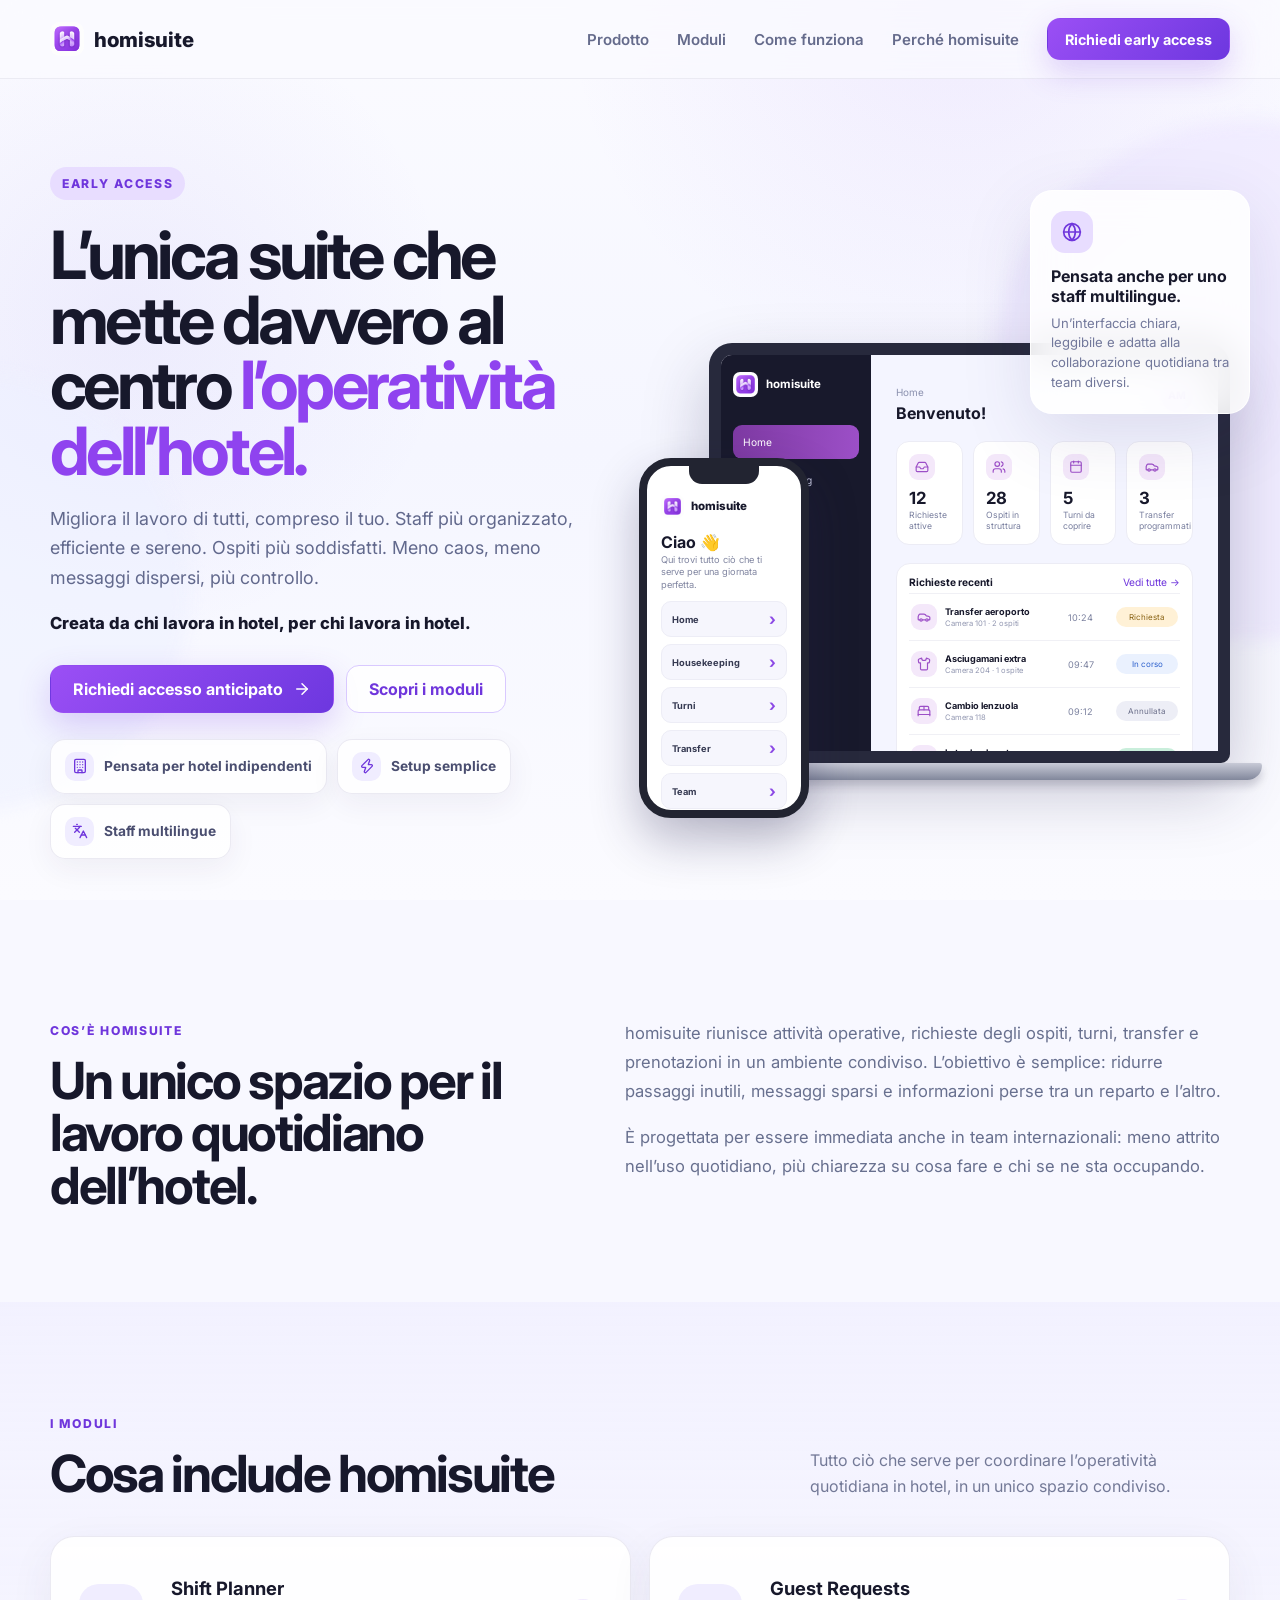
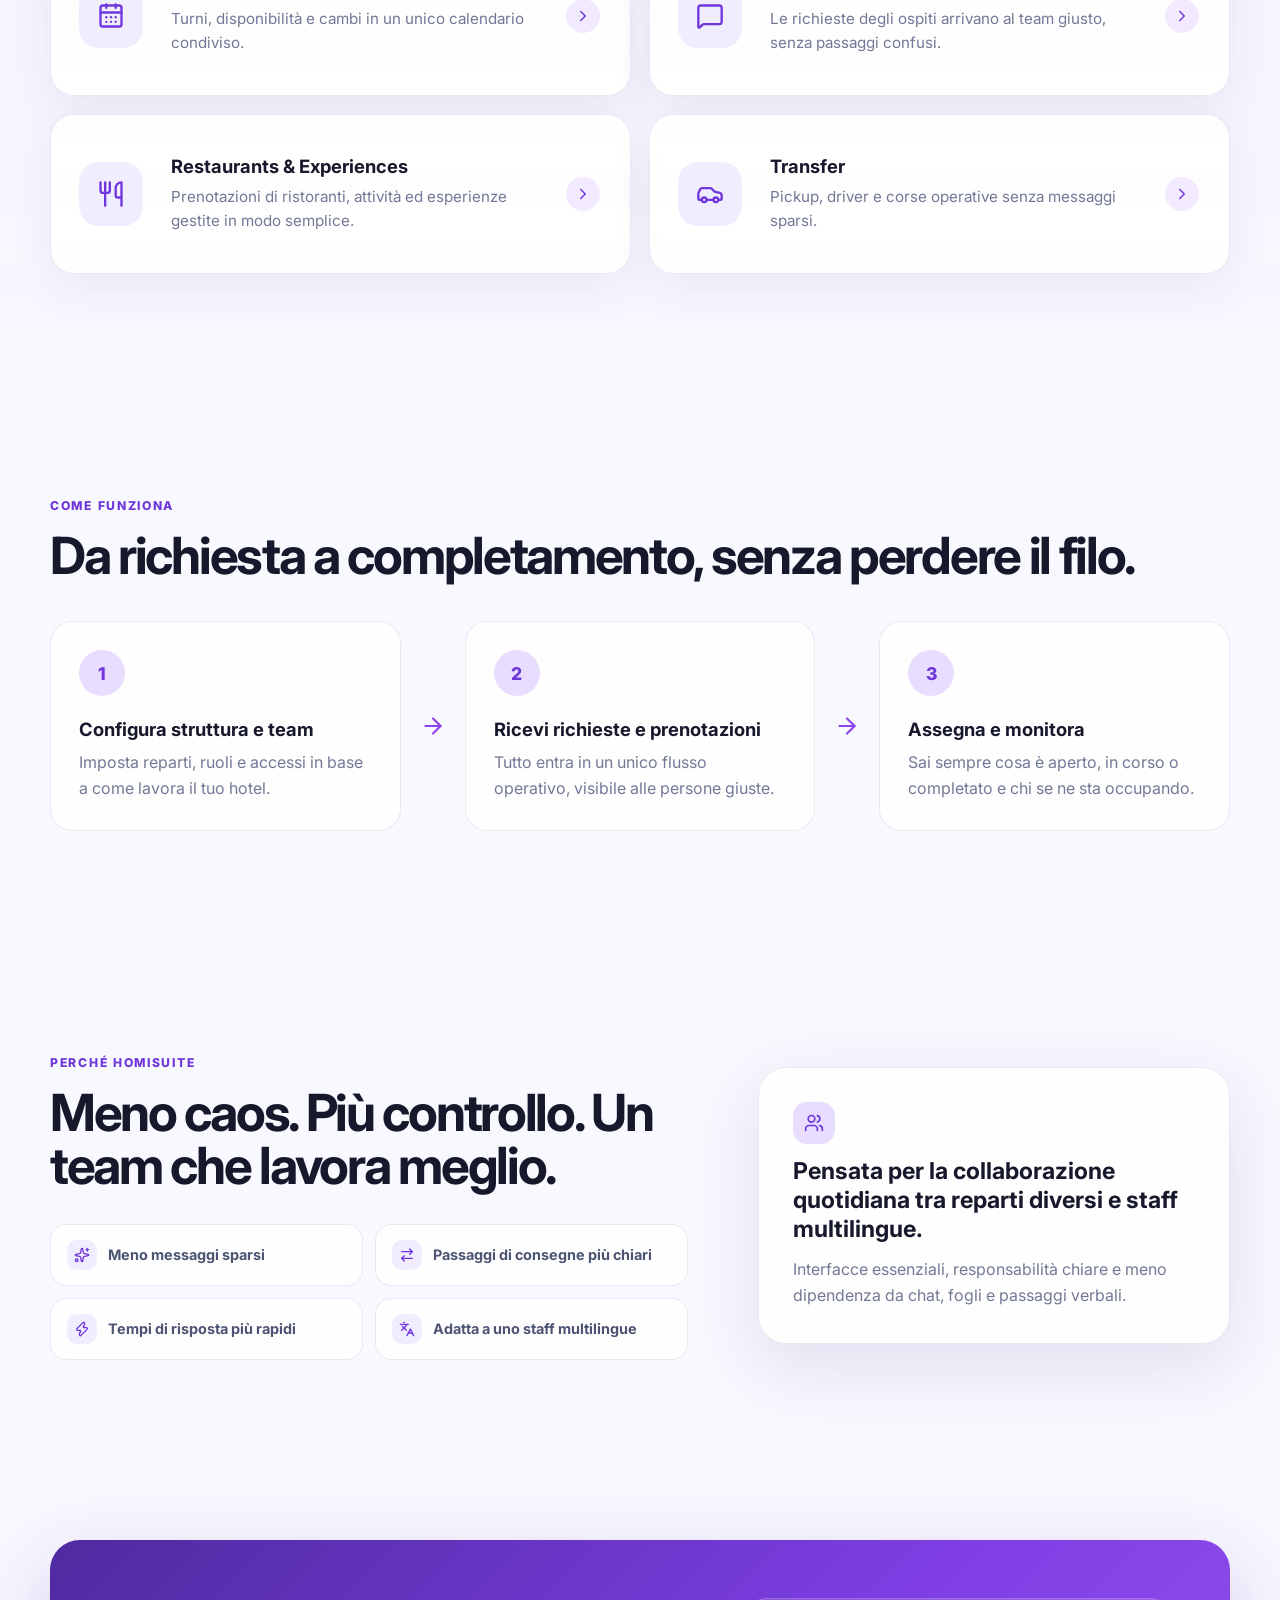
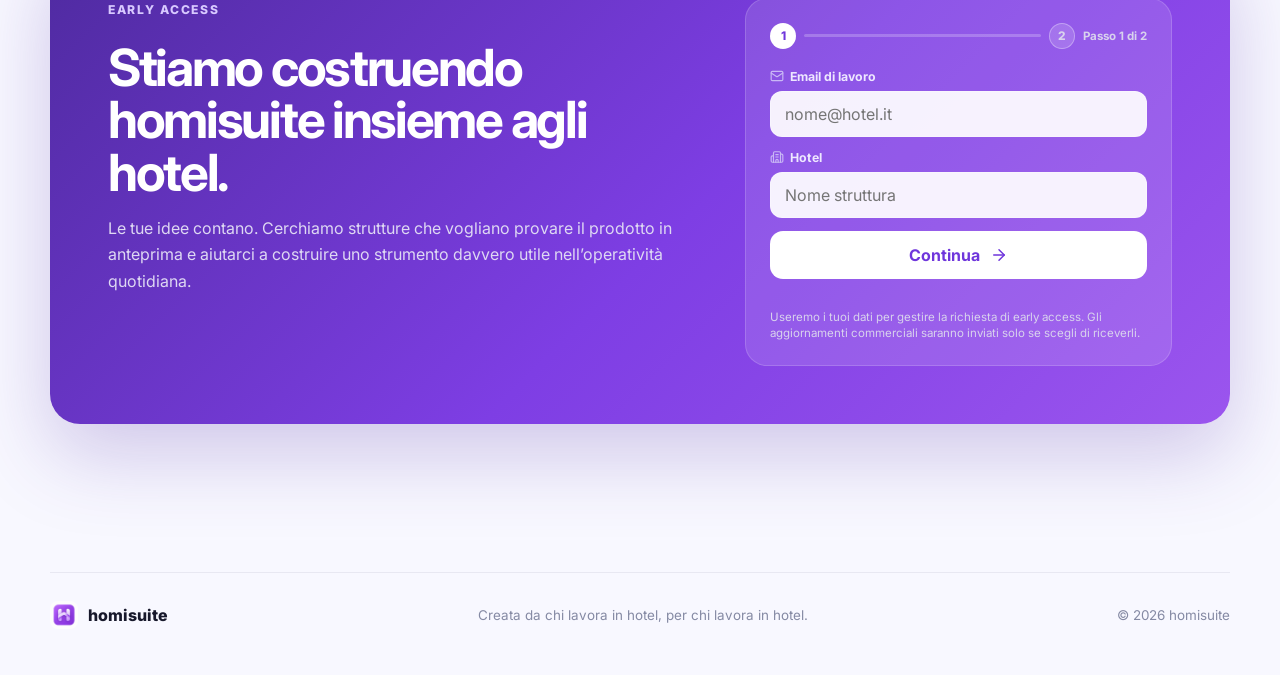
==== index.html @ ceb7e318 "Corregge il bug della select duplicata e affina il mockup - script.js: la select nativa non riceveva" ====
<!DOCTYPE html>
<html lang="it">
<head>
  <meta charset="UTF-8" />
  <meta name="viewport" content="width=device-width, initial-scale=1.0" />
  <meta name="description" content="homisuite è la suite operativa per hotel che centralizza richieste ospiti, turni, transfer, ristoranti ed esperienze in un unico spazio condiviso." />
  <meta name="theme-color" content="#17182b" />
  <title>homisuite — L’operatività dell’hotel, in un unico spazio</title>

  <link rel="preconnect" href="https://fonts.googleapis.com">
  <link rel="preconnect" href="https://fonts.gstatic.com" crossorigin>
  <link href="https://fonts.googleapis.com/css2?family=Inter:wght@400;500;600;700;800&display=swap" rel="stylesheet">
  <link rel="icon" type="image/png" href="assets/homisuite-icon-256.png" />
  <link rel="stylesheet" href="styles.css" />
</head>
<body>
  <div class="ambient ambient-one"></div>
  <div class="ambient ambient-two"></div>

  <header class="site-header">
    <div class="container nav-wrap">
      <a class="brand" href="#top" aria-label="homisuite home">
        <img src="assets/homisuite-icon-256.png" alt="" class="brand-icon" />
        <span>homisuite</span>
      </a>

      <nav class="nav-links" aria-label="Navigazione principale">
        <a href="#prodotto">Prodotto</a>
        <a href="#moduli">Moduli</a>
        <a href="#come-funziona">Come funziona</a>
        <a href="#perche">Perché homisuite</a>
      </nav>

      <a class="button button-small button-primary" href="#early-access">Richiedi early access</a>
      <button class="menu-toggle" aria-label="Apri menu" aria-expanded="false">
        <svg class="icon icon-menu" viewBox="0 0 24 24" fill="none" stroke="currentColor" stroke-width="2" stroke-linecap="round" stroke-linejoin="round" aria-hidden="true"><path d="M4 5h16" /><path d="M4 12h16" /><path d="M4 19h16" /></svg>
        <svg class="icon icon-x" viewBox="0 0 24 24" fill="none" stroke="currentColor" stroke-width="2" stroke-linecap="round" stroke-linejoin="round" aria-hidden="true"><path d="M18 6 6 18" /><path d="m6 6 12 12" /></svg>
      </button>
    </div>
  </header>

  <main id="top">
    <section class="hero section">
      <div class="container hero-grid">
        <div class="hero-copy">
          <span class="eyebrow">EARLY ACCESS</span>
          <h1>L’unica suite che mette davvero al centro <span>l’operatività dell’hotel.</span></h1>
          <p class="hero-lead">Migliora il lavoro di tutti, compreso il tuo. Staff più organizzato, efficiente e sereno. Ospiti più soddisfatti. Meno caos, meno messaggi dispersi, più controllo.</p>
          <p class="origin-line">Creata da chi lavora in hotel, per chi lavora in hotel.</p>

          <div class="hero-actions">
            <a class="button button-primary" href="#early-access">Richiedi accesso anticipato <svg class="icon icon-arrow-right" viewBox="0 0 24 24" fill="none" stroke="currentColor" stroke-width="2" stroke-linecap="round" stroke-linejoin="round" aria-hidden="true"><path d="M5 12h14" /><path d="m12 5 7 7-7 7" /></svg></a>
            <a class="button button-secondary" href="#moduli">Scopri i moduli</a>
          </div>

          <div class="hero-chips" aria-label="Punti di forza">
            <div class="chip"><span class="chip-icon"><svg class="icon icon-building" viewBox="0 0 24 24" fill="none" stroke="currentColor" stroke-width="2" stroke-linecap="round" stroke-linejoin="round" aria-hidden="true"><path d="M12 10h.01" /><path d="M12 14h.01" /><path d="M12 6h.01" /><path d="M16 10h.01" /><path d="M16 14h.01" /><path d="M16 6h.01" /><path d="M8 10h.01" /><path d="M8 14h.01" /><path d="M8 6h.01" /><path d="M9 22v-3a1 1 0 0 1 1-1h4a1 1 0 0 1 1 1v3" /><rect x="4" y="2" width="16" height="20" rx="2" /></svg></span><span>Pensata per hotel indipendenti</span></div>
            <div class="chip"><span class="chip-icon"><svg class="icon icon-zap" viewBox="0 0 24 24" fill="none" stroke="currentColor" stroke-width="2" stroke-linecap="round" stroke-linejoin="round" aria-hidden="true"><path d="M15.914 4a1.5 1.5 0 00-2.474-1.561l-9 9A1.5 1.5 0 005.5 14h4.002a.5.5 0 01.471.666L8.086 20a1.5 1.5 0 002.475 1.56l9-9A1.5 1.5 0 0018.5 10h-3.997a.5.5 0 01-.472-.667z" /></svg></span><span>Setup semplice</span></div>
            <div class="chip"><span class="chip-icon"><svg class="icon icon-languages" viewBox="0 0 24 24" fill="none" stroke="currentColor" stroke-width="2" stroke-linecap="round" stroke-linejoin="round" aria-hidden="true"><path d="m5 8 6 6" /><path d="m4 14 6-6 2-3" /><path d="M2 5h12" /><path d="M7 2h1" /><path d="m22 22-5-10-5 10" /><path d="M14 18h6" /></svg></span><span>Staff multilingue</span></div>
          </div>
        </div>

        <div class="hero-visual" aria-label="Mockup homisuite">
          <div class="multilingual-card glass-card">
            <div class="round-icon"><svg class="icon icon-globe" viewBox="0 0 24 24" fill="none" stroke="currentColor" stroke-width="2" stroke-linecap="round" stroke-linejoin="round" aria-hidden="true"><circle cx="12" cy="12" r="10" /><path d="M12 2a14.5 14.5 0 0 0 0 20 14.5 14.5 0 0 0 0-20" /><path d="M2 12h20" /></svg></div>
            <strong>Pensata anche per uno staff multilingue.</strong>
            <p>Un’interfaccia chiara, leggibile e adatta alla collaborazione quotidiana tra team diversi.</p>
          </div>

          <div class="laptop-shell">
            <div class="screen">
              <aside class="mock-sidebar">
                <div class="mock-brand"><img src="assets/homisuite-icon-256.png" alt=""><span>homisuite</span></div>
                <button class="mock-nav active">Home</button>
                <button class="mock-nav">Housekeeping</button>
                <button class="mock-nav">Turni</button>
                <button class="mock-nav">Transfer</button>
                <button class="mock-nav">Team</button>
                <button class="mock-nav">Impostazioni</button>
              </aside>

              <div class="mock-main">
                <div class="mock-topbar">
                  <div>
                    <small>Home</small>
                    <h3>Benvenuto!</h3>
                  </div>
                  <div class="mock-avatar">AM</div>
                </div>

                <div class="mock-kpis">
                  <article><span class="kpi-icon"><svg viewBox="0 0 24 24" fill="none" stroke="currentColor" stroke-width="2" stroke-linecap="round" stroke-linejoin="round" aria-hidden="true"><polyline points="22 12 16 12 14 15 10 15 8 12 2 12" /><path d="M5.45 5.11 2 12v6a2 2 0 0 0 2 2h16a2 2 0 0 0 2-2v-6l-3.45-6.89A2 2 0 0 0 16.76 4H7.24a2 2 0 0 0-1.79 1.11z" /></svg></span><strong>12</strong><small>Richieste attive</small></article>
                  <article><span class="kpi-icon"><svg viewBox="0 0 24 24" fill="none" stroke="currentColor" stroke-width="2" stroke-linecap="round" stroke-linejoin="round" aria-hidden="true"><path d="M16 21v-2a4 4 0 0 0-4-4H6a4 4 0 0 0-4 4v2" /><path d="M16 3.128a4 4 0 0 1 0 7.744" /><path d="M22 21v-2a4 4 0 0 0-3-3.87" /><circle cx="9" cy="7" r="4" /></svg></span><strong>28</strong><small>Ospiti in struttura</small></article>
                  <article><span class="kpi-icon"><svg viewBox="0 0 24 24" fill="none" stroke="currentColor" stroke-width="2" stroke-linecap="round" stroke-linejoin="round" aria-hidden="true"><path d="M8 2v3" /><path d="M16 2v3" /><rect x="3" y="3" width="18" height="18" rx="2" /><path d="M3 9h18" /></svg></span><strong>5</strong><small>Turni da coprire</small></article>
                  <article><span class="kpi-icon"><svg viewBox="0 0 24 24" fill="none" stroke="currentColor" stroke-width="2" stroke-linecap="round" stroke-linejoin="round" aria-hidden="true"><path d="M19 17h2c.6 0 1-.4 1-1v-3c0-.9-.7-1.7-1.5-1.9C18.7 10.6 16 10 16 10s-1.3-1.4-2.2-2.3c-.5-.4-1.1-.7-1.8-.7H5c-.6 0-1.1.4-1.4.9l-1.4 2.9A3.7 3.7 0 0 0 2 12v4c0 .6.4 1 1 1h2" /><circle cx="7" cy="17" r="2" /><path d="M9 17h6" /><circle cx="17" cy="17" r="2" /></svg></span><strong>3</strong><small>Transfer programmati</small></article>
                </div>

                <div class="mock-list">
                  <div class="list-header"><strong>Richieste recenti</strong><span>Vedi tutte →</span></div>
                  <div class="mock-row"><span class="row-icon"><svg viewBox="0 0 24 24" fill="none" stroke="currentColor" stroke-width="2" stroke-linecap="round" stroke-linejoin="round" aria-hidden="true"><path d="M19 17h2c.6 0 1-.4 1-1v-3c0-.9-.7-1.7-1.5-1.9C18.7 10.6 16 10 16 10s-1.3-1.4-2.2-2.3c-.5-.4-1.1-.7-1.8-.7H5c-.6 0-1.1.4-1.4.9l-1.4 2.9A3.7 3.7 0 0 0 2 12v4c0 .6.4 1 1 1h2" /><circle cx="7" cy="17" r="2" /><path d="M9 17h6" /><circle cx="17" cy="17" r="2" /></svg></span><div><strong>Transfer aeroporto</strong><small>Camera 101 · 2 ospiti</small></div><time>10:24</time><span class="status wait">Richiesta</span></div>
                  <div class="mock-row"><span class="row-icon"><svg viewBox="0 0 24 24" fill="none" stroke="currentColor" stroke-width="2" stroke-linecap="round" stroke-linejoin="round" aria-hidden="true"><path d="M20.38 3.46 16 2a4 4 0 0 1-8 0L3.62 3.46a2 2 0 0 0-1.34 2.23l.58 3.47a1 1 0 0 0 .99.84H6v10c0 1.1.9 2 2 2h8a2 2 0 0 0 2-2V10h2.15a1 1 0 0 0 .99-.84l.58-3.47a2 2 0 0 0-1.34-2.23z" /></svg></span><div><strong>Asciugamani extra</strong><small>Camera 204 · 1 ospite</small></div><time>09:47</time><span class="status prog">In corso</span></div>
                  <div class="mock-row"><span class="row-icon"><svg viewBox="0 0 24 24" fill="none" stroke="currentColor" stroke-width="2" stroke-linecap="round" stroke-linejoin="round" aria-hidden="true"><path d="M2 20v-8a2 2 0 0 1 2-2h16a2 2 0 0 1 2 2v8" /><path d="M4 10V6a2 2 0 0 1 2-2h12a2 2 0 0 1 2 2v4" /><path d="M12 4v6" /><path d="M2 18h20" /></svg></span><div><strong>Cambio lenzuola</strong><small>Camera 118</small></div><time>09:12</time><span class="status off">Annullata</span></div>
                  <div class="mock-row"><span class="row-icon"><svg viewBox="0 0 24 24" fill="none" stroke="currentColor" stroke-width="2" stroke-linecap="round" stroke-linejoin="round" aria-hidden="true"><circle cx="12" cy="12" r="10" /><path d="M12 6v6l4 2" /></svg></span><div><strong>Late check-out</strong><small>Camera 117 · 1 ospite</small></div><time>08:50</time><span class="status done">Completata</span></div>
                </div>
              </div>
            </div>
            <div class="laptop-base"></div>
          </div>

          <div class="phone-shell">
            <div class="phone-notch"></div>
            <div class="phone-content">
              <div class="phone-brand"><img src="assets/homisuite-icon-256.png" alt=""><span>homisuite</span></div>
              <h3>Ciao 👋</h3>
              <p>Qui trovi tutto ciò che ti serve per una giornata perfetta.</p>
              <div class="phone-item">Home <span>›</span></div>
              <div class="phone-item">Housekeeping <span>›</span></div>
              <div class="phone-item">Turni <span>›</span></div>
              <div class="phone-item">Transfer <span>›</span></div>
              <div class="phone-item">Team <span>›</span></div>
              <div class="phone-item">Impostazioni <span>›</span></div>
            </div>
          </div>
        </div>
      </div>
    </section>

    <section id="prodotto" class="section section-tight">
      <div class="container intro-grid">
        <div>
          <span class="section-label">COS’È HOMISUITE</span>
          <h2>Un unico spazio per il lavoro quotidiano dell’hotel.</h2>
        </div>
        <div class="intro-copy">
          <p>homisuite riunisce attività operative, richieste degli ospiti, turni, transfer e prenotazioni in un ambiente condiviso. L’obiettivo è semplice: ridurre passaggi inutili, messaggi sparsi e informazioni perse tra un reparto e l’altro.</p>
          <p>È progettata per essere immediata anche in team internazionali: meno attrito nell’uso quotidiano, più chiarezza su cosa fare e chi se ne sta occupando.</p>
        </div>
      </div>
    </section>

    <section id="moduli" class="section modules-section">
      <div class="container">
        <div class="section-heading">
          <div>
            <span class="section-label">I MODULI</span>
            <h2>Cosa include homisuite</h2>
          </div>
          <p>Tutto ciò che serve per coordinare l’operatività quotidiana in hotel, in un unico spazio condiviso.</p>
        </div>

        <div class="module-grid">
          <article class="module-card">
            <div class="module-icon"><svg class="icon icon-calendar-days" viewBox="0 0 24 24" fill="none" stroke="currentColor" stroke-width="2" stroke-linecap="round" stroke-linejoin="round" aria-hidden="true"><path d="M8 2v3" /><path d="M16 2v3" /><rect x="3" y="3" width="18" height="18" rx="2" /><path d="M3 9h18" /><path d="M8 13h.01" /><path d="M12 13h.01" /><path d="M16 13h.01" /><path d="M8 17h.01" /><path d="M12 17h.01" /><path d="M16 17h.01" /></svg></div>
            <div><h3>Shift Planner</h3><p>Turni, disponibilità e cambi in un unico calendario condiviso.</p></div>
            <span class="card-arrow"><svg class="icon icon-chevron-right" viewBox="0 0 24 24" fill="none" stroke="currentColor" stroke-width="2" stroke-linecap="round" stroke-linejoin="round" aria-hidden="true"><path d="m9 18 6-6-6-6" /></svg></span>
          </article>
          <article class="module-card">
            <div class="module-icon"><svg class="icon icon-message-square" viewBox="0 0 24 24" fill="none" stroke="currentColor" stroke-width="2" stroke-linecap="round" stroke-linejoin="round" aria-hidden="true"><path d="M22 17a2 2 0 0 1-2 2H6.828a2 2 0 0 0-1.414.586l-2.202 2.202A.71.71 0 0 1 2 21.286V5a2 2 0 0 1 2-2h16a2 2 0 0 1 2 2z" /></svg></div>
            <div><h3>Guest Requests</h3><p>Le richieste degli ospiti arrivano al team giusto, senza passaggi confusi.</p></div>
            <span class="card-arrow"><svg class="icon icon-chevron-right" viewBox="0 0 24 24" fill="none" stroke="currentColor" stroke-width="2" stroke-linecap="round" stroke-linejoin="round" aria-hidden="true"><path d="m9 18 6-6-6-6" /></svg></span>
          </article>
          <article class="module-card">
            <div class="module-icon"><svg class="icon icon-utensils" viewBox="0 0 24 24" fill="none" stroke="currentColor" stroke-width="2" stroke-linecap="round" stroke-linejoin="round" aria-hidden="true"><path d="M3 2v7c0 1.1.9 2 2 2h4a2 2 0 0 0 2-2V2" /><path d="M7 2v20" /><path d="M21 15V2a5 5 0 0 0-5 5v6c0 1.1.9 2 2 2h3Zm0 0v7" /></svg></div>
            <div><h3>Restaurants & Experiences</h3><p>Prenotazioni di ristoranti, attività ed esperienze gestite in modo semplice.</p></div>
            <span class="card-arrow"><svg class="icon icon-chevron-right" viewBox="0 0 24 24" fill="none" stroke="currentColor" stroke-width="2" stroke-linecap="round" stroke-linejoin="round" aria-hidden="true"><path d="m9 18 6-6-6-6" /></svg></span>
          </article>
          <article class="module-card">
            <div class="module-icon"><svg class="icon icon-car" viewBox="0 0 24 24" fill="none" stroke="currentColor" stroke-width="2" stroke-linecap="round" stroke-linejoin="round" aria-hidden="true"><path d="M19 17h2c.6 0 1-.4 1-1v-3c0-.9-.7-1.7-1.5-1.9C18.7 10.6 16 10 16 10s-1.3-1.4-2.2-2.3c-.5-.4-1.1-.7-1.8-.7H5c-.6 0-1.1.4-1.4.9l-1.4 2.9A3.7 3.7 0 0 0 2 12v4c0 .6.4 1 1 1h2" /><circle cx="7" cy="17" r="2" /><path d="M9 17h6" /><circle cx="17" cy="17" r="2" /></svg></div>
            <div><h3>Transfer</h3><p>Pickup, driver e corse operative senza messaggi sparsi.</p></div>
            <span class="card-arrow"><svg class="icon icon-chevron-right" viewBox="0 0 24 24" fill="none" stroke="currentColor" stroke-width="2" stroke-linecap="round" stroke-linejoin="round" aria-hidden="true"><path d="m9 18 6-6-6-6" /></svg></span>
          </article>
        </div>
      </div>
    </section>

    <section id="come-funziona" class="section process-section">
      <div class="container">
        <div class="section-heading single">
          <div><span class="section-label">COME FUNZIONA</span><h2>Da richiesta a completamento, senza perdere il filo.</h2></div>
        </div>

        <div class="steps-grid">
          <article class="step-card"><span class="step-number">1</span><h3>Configura struttura e team</h3><p>Imposta reparti, ruoli e accessi in base a come lavora il tuo hotel.</p></article>
          <div class="step-arrow"><svg class="icon icon-arrow-right" viewBox="0 0 24 24" fill="none" stroke="currentColor" stroke-width="2" stroke-linecap="round" stroke-linejoin="round" aria-hidden="true"><path d="M5 12h14" /><path d="m12 5 7 7-7 7" /></svg></div>
          <article class="step-card"><span class="step-number">2</span><h3>Ricevi richieste e prenotazioni</h3><p>Tutto entra in un unico flusso operativo, visibile alle persone giuste.</p></article>
          <div class="step-arrow"><svg class="icon icon-arrow-right" viewBox="0 0 24 24" fill="none" stroke="currentColor" stroke-width="2" stroke-linecap="round" stroke-linejoin="round" aria-hidden="true"><path d="M5 12h14" /><path d="m12 5 7 7-7 7" /></svg></div>
          <article class="step-card"><span class="step-number">3</span><h3>Assegna e monitora</h3><p>Sai sempre cosa è aperto, in corso o completato e chi se ne sta occupando.</p></article>
        </div>
      </div>
    </section>

    <section id="perche" class="section benefits-section">
      <div class="container benefits-grid">
        <div>
          <span class="section-label">PERCHÉ HOMISUITE</span>
          <h2>Meno caos. Più controllo. Un team che lavora meglio.</h2>
          <div class="benefit-list">
            <div class="benefit-pill"><span><svg class="icon icon-sparkles" viewBox="0 0 24 24" fill="none" stroke="currentColor" stroke-width="2" stroke-linecap="round" stroke-linejoin="round" aria-hidden="true"><path d="M11.017 2.814a1 1 0 0 1 1.966 0l1.051 5.558a2 2 0 0 0 1.594 1.594l5.558 1.051a1 1 0 0 1 0 1.966l-5.558 1.051a2 2 0 0 0-1.594 1.594l-1.051 5.558a1 1 0 0 1-1.966 0l-1.051-5.558a2 2 0 0 0-1.594-1.594l-5.558-1.051a1 1 0 0 1 0-1.966l5.558-1.051a2 2 0 0 0 1.594-1.594z" /><path d="M20 2v4" /><path d="M22 4h-4" /><circle cx="4" cy="20" r="2" /></svg></span>Meno messaggi sparsi</div>
            <div class="benefit-pill"><span><svg class="icon icon-arrow-right-left" viewBox="0 0 24 24" fill="none" stroke="currentColor" stroke-width="2" stroke-linecap="round" stroke-linejoin="round" aria-hidden="true"><path d="m16 3 4 4-4 4" /><path d="M20 7H4" /><path d="m8 21-4-4 4-4" /><path d="M4 17h16" /></svg></span>Passaggi di consegne più chiari</div>
            <div class="benefit-pill"><span><svg class="icon icon-zap" viewBox="0 0 24 24" fill="none" stroke="currentColor" stroke-width="2" stroke-linecap="round" stroke-linejoin="round" aria-hidden="true"><path d="M15.914 4a1.5 1.5 0 00-2.474-1.561l-9 9A1.5 1.5 0 005.5 14h4.002a.5.5 0 01.471.666L8.086 20a1.5 1.5 0 002.475 1.56l9-9A1.5 1.5 0 0018.5 10h-3.997a.5.5 0 01-.472-.667z" /></svg></span>Tempi di risposta più rapidi</div>
            <div class="benefit-pill"><span><svg class="icon icon-languages" viewBox="0 0 24 24" fill="none" stroke="currentColor" stroke-width="2" stroke-linecap="round" stroke-linejoin="round" aria-hidden="true"><path d="m5 8 6 6" /><path d="m4 14 6-6 2-3" /><path d="M2 5h12" /><path d="M7 2h1" /><path d="m22 22-5-10-5 10" /><path d="M14 18h6" /></svg></span>Adatta a uno staff multilingue</div>
          </div>
        </div>
        <aside class="team-card">
          <div class="round-icon"><svg class="icon icon-users" viewBox="0 0 24 24" fill="none" stroke="currentColor" stroke-width="2" stroke-linecap="round" stroke-linejoin="round" aria-hidden="true"><path d="M16 21v-2a4 4 0 0 0-4-4H6a4 4 0 0 0-4 4v2" /><path d="M16 3.128a4 4 0 0 1 0 7.744" /><path d="M22 21v-2a4 4 0 0 0-3-3.87" /><circle cx="9" cy="7" r="4" /></svg></div>
          <h3>Pensata per la collaborazione quotidiana tra reparti diversi e staff multilingue.</h3>
          <p>Interfacce essenziali, responsabilità chiare e meno dipendenza da chat, fogli e passaggi verbali.</p>
        </aside>
      </div>
    </section>

    <section id="early-access" class="section cta-section">
      <div class="container cta-card">
        <div>
          <span class="section-label light">EARLY ACCESS</span>
          <h2>Stiamo costruendo homisuite insieme agli hotel.</h2>
          <p>Le tue idee contano. Cerchiamo strutture che vogliano provare il prodotto in anteprima e aiutarci a costruire uno strumento davvero utile nell’operatività quotidiana.</p>
        </div>
        <form class="early-form" id="earlyForm" novalidate>
          <div class="form-progress" role="status" aria-live="polite">
            <span class="form-progress-step is-active" data-step-dot="1">1</span>
            <span class="form-progress-track"><span class="form-progress-fill" id="earlyFormProgressFill"></span></span>
            <span class="form-progress-step" data-step-dot="2">2</span>
            <span class="form-progress-label" id="earlyFormProgressLabel">Passo 1 di 2</span>
          </div>

          <fieldset class="form-step is-active" id="earlyFormStep1" data-step="1">
            <legend class="sr-only">I tuoi dati</legend>
            <label>
              <span><svg class="icon icon-mail" viewBox="0 0 24 24" fill="none" stroke="currentColor" stroke-width="2" stroke-linecap="round" stroke-linejoin="round" aria-hidden="true"><path d="m22 7-8.991 5.727a2 2 0 0 1-2.009 0L2 7" /><rect x="2" y="4" width="20" height="16" rx="2" /></svg>Email di lavoro</span>
              <input type="email" name="email" placeholder="nome@hotel.it" autocomplete="email" required />
            </label>
            <label>
              <span><svg class="icon icon-building-2" viewBox="0 0 24 24" fill="none" stroke="currentColor" stroke-width="2" stroke-linecap="round" stroke-linejoin="round" aria-hidden="true"><path d="M10 12h4" /><path d="M10 8h4" /><path d="M14 21v-3a2 2 0 0 0-4 0v3" /><path d="M6 10H4a2 2 0 0 0-2 2v7a2 2 0 0 0 2 2h16a2 2 0 0 0 2-2V9a2 2 0 0 0-2-2h-2" /><path d="M6 21V5a2 2 0 0 1 2-2h8a2 2 0 0 1 2 2v16" /></svg>Hotel</span>
              <input type="text" name="hotel_name" placeholder="Nome struttura" autocomplete="organization" required />
            </label>
            <button class="button button-light" type="button" id="earlyFormNext">
              Continua
              <svg class="icon icon-arrow-right" viewBox="0 0 24 24" fill="none" stroke="currentColor" stroke-width="2" stroke-linecap="round" stroke-linejoin="round" aria-hidden="true"><path d="M5 12h14" /><path d="m12 5 7 7-7 7" /></svg>
            </button>
          </fieldset>

          <fieldset class="form-step" id="earlyFormStep2" data-step="2">
            <legend class="sr-only">Qualche dettaglio in più</legend>
            <div class="form-row">
              <label>
                <span><svg class="icon icon-user" viewBox="0 0 24 24" fill="none" stroke="currentColor" stroke-width="2" stroke-linecap="round" stroke-linejoin="round" aria-hidden="true"><path d="M19 21v-2a4 4 0 0 0-4-4H9a4 4 0 0 0-4 4v2" /><circle cx="12" cy="7" r="4" /></svg>Il tuo ruolo</span>
                <select name="role" required>
                  <option value="" disabled selected hidden>Seleziona…</option>
                  <option value="general_manager">General Manager</option>
                  <option value="front_office_manager">Front Office Manager</option>
                  <option value="front_office">Front Office / Reception</option>
                  <option value="operations">Operations</option>
                  <option value="owner">Proprietà</option>
                  <option value="other">Altro</option>
                </select>
              </label>
              <label>
                <span><svg class="icon icon-bed-double" viewBox="0 0 24 24" fill="none" stroke="currentColor" stroke-width="2" stroke-linecap="round" stroke-linejoin="round" aria-hidden="true"><path d="M2 20v-8a2 2 0 0 1 2-2h16a2 2 0 0 1 2 2v8" /><path d="M4 10V6a2 2 0 0 1 2-2h12a2 2 0 0 1 2 2v4" /><path d="M12 4v6" /><path d="M2 18h20" /></svg>Numero camere</span>
                <select name="rooms_range" required>
                  <option value="" disabled selected hidden>Seleziona…</option>
                  <option value="1-20">1–20</option>
                  <option value="21-50">21–50</option>
                  <option value="51-100">51–100</option>
                  <option value="101-200">101–200</option>
                  <option value="200+">200+</option>
                </select>
              </label>
            </div>
            <label>
              <span><svg class="icon icon-list-checks" viewBox="0 0 24 24" fill="none" stroke="currentColor" stroke-width="2" stroke-linecap="round" stroke-linejoin="round" aria-hidden="true"><path d="M13 5h8" /><path d="M13 12h8" /><path d="M13 19h8" /><path d="m3 17 2 2 4-4" /><path d="m3 7 2 2 4-4" /></svg>Cosa vorresti semplificare per primo?</span>
              <select name="main_problem" required>
                <option value="" disabled selected hidden>Seleziona…</option>
                <option value="guest_requests">Richieste degli ospiti</option>
                <option value="shift_planning">Turni e organizzazione dello staff</option>
                <option value="internal_communication">Comunicazione tra reparti</option>
                <option value="transfer">Transfer e trasporti</option>
                <option value="restaurants_experiences">Ristoranti ed esperienze</option>
                <option value="handover">Passaggi di consegne</option>
                <option value="other">Altro</option>
              </select>
            </label>

            <label class="checkbox-field">
              <input type="checkbox" name="marketing_consent" />
              <span>Voglio ricevere aggiornamenti sul lancio e sulle novità di homisuite.</span>
            </label>

            <label class="hp-field" aria-hidden="true">
              <span>Non compilare questo campo</span>
              <input type="text" name="website" tabindex="-1" autocomplete="off" />
            </label>

            <div class="form-step-actions">
              <button class="button button-ghost-light" type="button" id="earlyFormBack">
                <svg class="icon icon-arrow-left" viewBox="0 0 24 24" fill="none" stroke="currentColor" stroke-width="2" stroke-linecap="round" stroke-linejoin="round" aria-hidden="true"><path d="m12 19-7-7 7-7" /><path d="M19 12H5" /></svg>
                Indietro
              </button>
              <button class="button button-light" type="submit" id="earlyFormSubmit">
                <span class="btn-label">Richiedi early access</span>
                <svg class="icon icon-loader-2 spin" viewBox="0 0 24 24" fill="none" stroke="currentColor" stroke-width="2" stroke-linecap="round" stroke-linejoin="round" aria-hidden="true" hidden><path d="M21 12a9 9 0 1 1-6.219-8.56" /></svg>
              </button>
            </div>
          </fieldset>

          <p class="form-message" id="earlyFormMessage" role="status" aria-live="polite"></p>
          <small>Useremo i tuoi dati per gestire la richiesta di early access. Gli aggiornamenti commerciali saranno inviati solo se scegli di riceverli.</small>
        </form>
      </div>
    </section>
  </main>

  <footer class="site-footer">
    <div class="container footer-row">
      <a class="brand footer-brand" href="#top"><img src="assets/homisuite-icon-256.png" alt=""><span>homisuite</span></a>
      <p>Creata da chi lavora in hotel, per chi lavora in hotel.</p>
      <span>© 2026 homisuite</span>
    </div>
  </footer>

  <script src="script.js"></script>
</body>
</html>
---- styles.css ----
:root {
  --navy: #17182b;
  --navy-soft: #252742;
  --purple: #8f43ef;
  --purple-2: #6f36dc;
  --purple-soft: #e8ddff;
  --lavender: #f0edff;
  --lavender-2: #e6e7f9;
  --paper: #ffffff;
  --text: #252842;
  --muted: #72789b;
  --border: rgba(89, 81, 149, 0.12);
  --shadow: 0 22px 70px rgba(63, 51, 121, 0.13);
}

* { box-sizing: border-box; }
[hidden] { display: none !important; }
html { scroll-behavior: smooth; }
body {
  margin: 0;
  font-family: "Inter", system-ui, -apple-system, BlinkMacSystemFont, "Segoe UI", sans-serif;
  color: var(--text);
  background: #f8f8ff;
  overflow-x: hidden;
}

a { color: inherit; text-decoration: none; }
button, input { font: inherit; }
img { max-width: 100%; display: block; }

body::before {
  content: "";
  position: fixed;
  inset: 0;
  pointer-events: none;
  background:
    radial-gradient(circle at 75% 0%, rgba(151, 105, 244, 0.10), transparent 30%),
    radial-gradient(circle at 10% 35%, rgba(121, 97, 230, 0.08), transparent 25%),
    linear-gradient(180deg, #fbfbff 0%, #f5f6ff 50%, #fbfbff 100%);
  z-index: -3;
}

.ambient {
  position: fixed;
  border-radius: 50%;
  filter: blur(8px);
  opacity: .55;
  z-index: -2;
  pointer-events: none;
}
.ambient-one { width: 520px; height: 520px; background: #ebe4ff; top: 120px; right: -230px; }
.ambient-two { width: 440px; height: 440px; background: #edf0ff; bottom: 10%; left: -250px; }

.container { width: min(1180px, calc(100% - 40px)); margin: 0 auto; }
.section { padding: 110px 0; position: relative; }
.section-tight { padding-top: 50px; padding-bottom: 90px; }

.site-header {
  position: sticky;
  top: 0;
  z-index: 50;
  background: rgba(250, 250, 255, 0.78);
  backdrop-filter: blur(18px);
  border-bottom: 1px solid rgba(52, 47, 90, .07);
}
.nav-wrap { min-height: 78px; display: flex; align-items: center; gap: 28px; }
.brand { display: inline-flex; align-items: center; gap: 10px; font-size: 1.28rem; font-weight: 800; color: var(--navy); }
.brand-icon { width: 34px; height: 34px; border-radius: 10px; }
.nav-links { display: flex; gap: 28px; margin-left: auto; color: #656b8c; font-weight: 600; font-size: .94rem; }
.nav-links a:hover { color: var(--purple-2); }
.menu-toggle { display: none; border: 0; background: transparent; color: var(--navy); padding: 6px; }
.menu-toggle .icon { width: 24px; height: 24px; }
.menu-toggle .icon-x { display: none; }
.menu-toggle[aria-expanded="true"] .icon-menu { display: none; }
.menu-toggle[aria-expanded="true"] .icon-x { display: block; }

.icon { width: 18px; height: 18px; flex-shrink: 0; }
.sr-only { position: absolute; width: 1px; height: 1px; padding: 0; margin: -1px; overflow: hidden; clip: rect(0, 0, 0, 0); white-space: nowrap; border: 0; }
@keyframes icon-spin { to { transform: rotate(360deg); } }
.icon.spin { animation: icon-spin .8s linear infinite; }

.button {
  min-height: 48px;
  padding: 0 22px;
  border-radius: 13px;
  display: inline-flex;
  align-items: center;
  justify-content: center;
  gap: 10px;
  font-weight: 700;
  border: 1px solid transparent;
  cursor: pointer;
  transition: transform .18s ease, box-shadow .18s ease, background .18s ease;
}
.button:hover { transform: translateY(-1px); }
.button-primary { color: white; background: linear-gradient(135deg, #9b4ff5, #6d37df); box-shadow: 0 12px 32px rgba(126, 67, 225, .24); }
.button-primary:hover { box-shadow: 0 16px 40px rgba(126, 67, 225, .32); }
.button-secondary { color: var(--purple-2); background: rgba(255,255,255,.76); border-color: #d9c9ff; }
.button-small { min-height: 42px; padding: 0 17px; font-size: .9rem; }
.button-light { background: white; color: var(--purple-2); width: 100%; }

.hero { padding-top: 88px; }
.hero-grid { display: grid; grid-template-columns: .95fr 1.05fr; gap: 55px; align-items: center; }
.eyebrow, .section-label {
  display: inline-flex;
  align-items: center;
  font-size: .76rem;
  letter-spacing: .14em;
  font-weight: 800;
  color: var(--purple-2);
  background: var(--purple-soft);
  padding: 9px 12px;
  border-radius: 999px;
}
.section-label { background: transparent; padding: 0; margin-bottom: 16px; }
.section-label.light { color: #d8c9ff; }
.hero h1 { margin: 23px 0 20px; color: var(--navy); font-size: clamp(3.1rem, 5.2vw, 5.3rem); line-height: .98; letter-spacing: -.055em; max-width: 720px; }
.hero h1 span { color: var(--purple); }
.hero-lead { margin: 0; color: #62698d; font-size: 1.12rem; line-height: 1.65; max-width: 630px; }
.origin-line { color: var(--navy); font-weight: 800; margin: 20px 0 0; font-size: 1.04rem; }
.hero-actions { display: flex; gap: 12px; flex-wrap: wrap; margin-top: 32px; }
.hero-chips { display: flex; flex-wrap: wrap; gap: 10px; margin-top: 26px; }
.chip { display: flex; align-items: center; gap: 10px; padding: 12px 14px; border-radius: 15px; background: rgba(255,255,255,.82); border: 1px solid var(--border); box-shadow: 0 10px 30px rgba(49,40,92,.06); font-size: .86rem; font-weight: 700; color: #4a4e70; }
.chip-icon { display: grid; place-items: center; width: 29px; height: 29px; border-radius: 10px; background: var(--lavender); color: var(--purple-2); font-weight: 800; }
.chip-icon .icon { width: 16px; height: 16px; }

.hero-visual { position: relative; min-height: 610px; }
.glass-card { background: rgba(255,255,255,.86); border: 1px solid rgba(255,255,255,.9); backdrop-filter: blur(18px); box-shadow: var(--shadow); }
.multilingual-card { position: absolute; right: -20px; top: -18px; width: 220px; padding: 20px; border-radius: 22px; z-index: 5; }
.multilingual-card strong { display: block; color: var(--navy); line-height: 1.25; font-size: 1rem; }
.multilingual-card p { margin: 8px 0 0; color: var(--muted); font-size: .82rem; line-height: 1.5; }
.round-icon { width: 42px; height: 42px; display: grid; place-items: center; border-radius: 14px; background: var(--purple-soft); margin-bottom: 13px; color: var(--purple-2); }
.round-icon .icon { width: 20px; height: 20px; }

.laptop-shell { position: absolute; left: 70px; right: 0; bottom: 38px; }
.screen { display: grid; grid-template-columns: 150px 1fr; height: 420px; background: #f4f5ff; border: 12px solid #27293c; border-radius: 23px 23px 9px 9px; overflow: hidden; box-shadow: 0 28px 65px rgba(38, 34, 77, .25); }
.laptop-base { height: 17px; margin: 0 -32px; background: linear-gradient(180deg,#c8cad7,#81879b); border-radius: 3px 3px 18px 18px; box-shadow: 0 6px 9px rgba(45,46,72,.2); }
.mock-sidebar { background: #18192c; color: white; padding: 17px 12px; }
.mock-brand { display: flex; align-items: center; gap: 8px; margin-bottom: 28px; font-size: .72rem; font-weight: 700; }
.mock-brand img { width: 25px; height: 25px; border-radius: 7px; }
.mock-nav { width: 100%; border: 0; background: transparent; color: #c9cce3; text-align: left; padding: 11px 10px; border-radius: 9px; margin-bottom: 4px; font-size: .64rem; }
.mock-nav.active { background: linear-gradient(90deg,#7e3aa3,#9c4fc7); color: white; }
.mock-main { padding: 25px; overflow: hidden; }
.mock-topbar { display: flex; justify-content: space-between; align-items: start; }
.mock-topbar small { color: #8a90ae; font-size: .62rem; }
.mock-topbar h3 { color: var(--navy); margin: 3px 0 0; font-size: 1rem; }
.mock-avatar { width: 32px; height: 32px; border-radius: 50%; background: #e5dcff; color: var(--purple-2); display: grid; place-items: center; font-size: .65rem; font-weight: 800; }
.mock-kpis { display: grid; grid-template-columns: repeat(4,1fr); gap: 10px; margin: 18px 0; }
.mock-kpis article { background: white; border-radius: 13px; padding: 12px; border: 1px solid #ececf5; min-width: 0; }
.mock-kpis strong { display: block; color: var(--navy); font-size: 1.05rem; margin-top: 8px; }
.mock-kpis small { display: block; color: #777d9d; font-size: .54rem; line-height: 1.3; margin-top: 2px; }
.kpi-icon, .row-icon { width: 26px; height: 26px; border-radius: 9px; display: grid; place-items: center; background: #f4e8fa; color: #9c4fc7; flex-shrink: 0; }
.kpi-icon svg, .row-icon svg { width: 14px; height: 14px; }
.mock-list { background: white; border-radius: 14px; padding: 12px; border: 1px solid #ececf5; }
.list-header { display:flex; justify-content:space-between; font-size:.64rem; color:var(--navy); margin-bottom: 5px; }.list-header span{color:var(--purple-2)}
.mock-row { display:grid; grid-template-columns:26px 1fr 40px 62px; align-items:center; gap:8px; padding:10px 2px; border-top:1px solid #f0f0f5; font-size:.57rem; }
.mock-row:first-of-type { border-top:0; }
.mock-row strong { display:block; color:var(--navy); }.mock-row small{display:block;color:#9297b1;margin-top:2px}.mock-row time{color:#7d83a0}
.status { font-size:.5rem; padding:5px 7px; border-radius:999px; text-align:center; }.wait{background:#fff1d6;color:#8a6416}.prog{background:#eaf1fe;color:#2a5fcc}.done{background:#c9eedb;color:#146138}.off{background:#edeef6;color:#6b6f8a}

.phone-shell { position:absolute; left: 0; bottom: 0; width: 170px; height: 360px; border: 8px solid #222431; background: white; border-radius: 32px; z-index: 6; box-shadow: 0 22px 48px rgba(38,34,77,.3); overflow: hidden; }
.phone-notch { position:absolute; width:70px; height:20px; left:50%; transform:translateX(-50%); top:-2px; background:#222431; border-radius:0 0 13px 13px; z-index:2; }
.phone-content { padding: 29px 14px 12px; }
.phone-brand { display:flex; align-items:center; gap:7px; font-weight:800; font-size:.72rem; color:var(--navy); }
.phone-brand img{width:23px;height:23px;border-radius:7px}.phone-content h3{margin:14px 0 2px;font-size:1rem;color:var(--navy)}.phone-content p{font-size:.58rem;color:#8186a1;line-height:1.35;margin:0 0 10px}
.phone-item { display:flex; justify-content:space-between; align-items:center; padding:9px 10px; margin:7px 0; border-radius:10px; background:#f6f6fd; color:#353951; font-size:.58rem; font-weight:700; border:1px solid #ededf6; }.phone-item span{color:#8b48e5;font-size:1rem;line-height:1}

.intro-grid { display:grid; grid-template-columns:.9fr 1.1fr; gap:80px; align-items:start; }
h2 { margin: 0; font-size: clamp(2.25rem,4vw,4rem); line-height:1.03; letter-spacing:-.045em; color:var(--navy); }
.intro-copy { color:#68708f; font-size:1.04rem; line-height:1.75; }
.intro-copy p:first-child { margin-top:0; }

.modules-section { background: linear-gradient(180deg, rgba(237,235,255,.48), rgba(249,249,255,.2)); }
.section-heading { display:grid; grid-template-columns:1fr 420px; align-items:end; gap:40px; margin-bottom:36px; }
.section-heading.single { grid-template-columns:1fr; }
.section-heading p { color:#737997; line-height:1.65; margin:0; }
.module-grid { display:grid; grid-template-columns:repeat(2,1fr); gap:18px; }
.module-card { min-height:160px; display:grid; grid-template-columns:72px 1fr 36px; gap:20px; align-items:center; background:rgba(255,255,255,.86); border:1px solid var(--border); border-radius:24px; padding:28px; box-shadow:0 14px 44px rgba(54,43,101,.07); transition:transform .2s ease, box-shadow .2s ease; }
.module-card:hover { transform: translateY(-4px); box-shadow:0 20px 54px rgba(54,43,101,.11); }
.module-icon { width:64px;height:64px;display:grid;place-items:center;border-radius:20px;background:var(--lavender);color:var(--purple-2);font-weight:800;font-size:1.55rem; }
.module-icon .icon { width: 28px; height: 28px; }
.module-card h3 { margin:0 0 8px;color:var(--navy);font-size:1.15rem; }.module-card p{margin:0;color:#727896;line-height:1.55;font-size:.95rem}.card-arrow{width:34px;height:34px;border-radius:50%;background:#f2ebff;color:var(--purple-2);display:grid;place-items:center;font-size:1.4rem}
.card-arrow .icon { width: 18px; height: 18px; }

.steps-grid { display:grid; grid-template-columns:1fr 48px 1fr 48px 1fr; align-items:stretch; gap:8px; margin-top:40px; }
.step-card { background:rgba(255,255,255,.84); border:1px solid var(--border); border-radius:22px; padding:28px; min-height:210px; }
.step-number { width:46px;height:46px;border-radius:50%;display:grid;place-items:center;background:var(--purple-soft);color:var(--purple-2);font-weight:800;font-size:1.1rem;margin-bottom:22px; }
.step-card h3 { margin:0 0 10px;color:var(--navy);font-size:1.15rem; }.step-card p{margin:0;color:#727996;line-height:1.6}.step-arrow{display:grid;place-items:center;color:var(--purple);font-size:1.55rem}
.step-arrow .icon { width: 26px; height: 26px; }

.benefits-grid { display:grid; grid-template-columns:1.15fr .85fr; gap:70px; align-items:center; }
.benefit-list { display:grid; grid-template-columns:repeat(2,1fr); gap:12px; margin-top:32px; max-width:650px; }
.benefit-pill { display:flex;align-items:center;gap:11px;background:rgba(255,255,255,.86);border:1px solid var(--border);border-radius:16px;padding:15px 16px;color:#4d5372;font-weight:700;font-size:.9rem; }.benefit-pill span{width:30px;height:30px;border-radius:10px;background:var(--lavender);display:grid;place-items:center;color:var(--purple-2)}
.benefit-pill .icon { width: 16px; height: 16px; }
.team-card { background:rgba(255,255,255,.86);border:1px solid var(--border);border-radius:28px;padding:34px;box-shadow:var(--shadow); }.team-card h3{color:var(--navy);font-size:1.45rem;line-height:1.25;margin:0 0 12px}.team-card p{color:#727995;line-height:1.65;margin:0}

.cta-section { padding-top:70px; }
.cta-card { display:grid; grid-template-columns:1.15fr .85fr; gap:60px; padding:58px; border-radius:30px; background:linear-gradient(135deg,#4e2a9f,#7e3ee4 55%,#9b55ee); color:white; box-shadow:0 30px 80px rgba(89,50,166,.25); }
.cta-card h2 { color:white; margin-top:8px; max-width:650px; }.cta-card p{color:#ded8f3;line-height:1.65;max-width:650px}.early-form{background:rgba(255,255,255,.12);border:1px solid rgba(255,255,255,.16);border-radius:22px;padding:24px;align-self:center}.early-form label{display:block;margin-bottom:13px}.early-form label span{display:flex;align-items:center;gap:6px;font-size:.77rem;font-weight:700;margin-bottom:7px;color:#eee8ff}.early-form label span .icon{width:14px;height:14px;color:#c9b8f5}.early-form input,.early-form select{width:100%;height:46px;border-radius:12px;border:1px solid rgba(255,255,255,.22);background:rgba(255,255,255,.92);padding:0 14px;outline:none;color:var(--navy);appearance:none}.early-form select{background-image:url("data:image/svg+xml,%3Csvg xmlns='http://www.w3.org/2000/svg' viewBox='0 0 24 24' fill='none' stroke='%236f36dc' stroke-width='2' stroke-linecap='round' stroke-linejoin='round'%3E%3Cpath d='m6 9 6 6 6-6'/%3E%3C/svg%3E");background-repeat:no-repeat;background-position:right 14px center;background-size:16px;padding-right:38px}.early-form input:focus,.early-form select:focus{box-shadow:0 0 0 3px rgba(255,255,255,.18)}.early-form small{display:block;color:#d8d2ed;margin-top:10px;font-size:.72rem;line-height:1.4}

.form-progress { display: flex; align-items: center; gap: 8px; margin-bottom: 20px; }
.form-progress-step { width: 26px; height: 26px; border-radius: 50%; display: grid; place-items: center; flex-shrink: 0; font-size: .74rem; font-weight: 800; background: rgba(255,255,255,.16); color: #d8d2ed; border: 1px solid rgba(255,255,255,.32); transition: background .2s ease, color .2s ease; }
.form-progress-step.is-active { background: white; color: var(--purple-2); }
.form-progress-track { flex: 1; height: 3px; border-radius: 2px; background: rgba(255,255,255,.22); overflow: hidden; }
.form-progress-fill { display: block; height: 100%; width: 0; background: white; transition: width .25s ease; }
.form-progress-label { font-size: .72rem; font-weight: 700; color: #d8d2ed; white-space: nowrap; }

.form-step { display: none; }
.form-step.is-active { display: block; animation: form-step-in .25s ease; }
@keyframes form-step-in { from { opacity: 0; transform: translateY(6px); } to { opacity: 1; transform: none; } }
fieldset.form-step { border: 0; padding: 0; margin: 0; min-width: 0; }

.form-row { display: grid; grid-template-columns: 1fr 1fr; gap: 14px; }

.checkbox-field { display: flex; align-items: flex-start; gap: 9px; margin: 2px 0 16px; font-size: .8rem; line-height: 1.4; color: #eee8ff; font-weight: 600; cursor: pointer; }
.checkbox-field input { width: 17px; height: 17px; margin-top: 2px; flex-shrink: 0; accent-color: var(--purple-2); }

.hp-field { position: absolute; width: 1px; height: 1px; overflow: hidden; clip: rect(0 0 0 0); white-space: nowrap; left: -10000px; top: auto; }

.form-step-actions { display: flex; gap: 12px; }
.form-step-actions .button-light { flex: 1; }
.button-ghost-light { background: transparent; color: white; border-color: rgba(255,255,255,.35); flex: 0 0 auto; width: auto; }
.button-ghost-light:hover { background: rgba(255,255,255,.08); }
.early-form button[disabled] { opacity: .72; cursor: not-allowed; transform: none !important; }
.early-form .btn-label { display: inline-flex; align-items: center; gap: 10px; }

.form-message { min-height: 20px; margin: 14px 0 0; font-size: .85rem; font-weight: 700; color: #eee8ff; display: flex; align-items: center; gap: 8px; }
.form-message:empty { margin: 0; }
.form-message.is-success { color: #bdf5d0; }
.form-message.is-error { color: #ffd0d0; }

.select-field { position: relative; }
.early-form select.select-native { position: absolute; opacity: 0; width: 1px; height: 1px; min-height: 0; padding: 0; margin: 0; border: 0; pointer-events: none; }
.select-trigger { all: unset; box-sizing: border-box; width: 100%; height: 46px; border-radius: 12px; border: 1px solid rgba(255,255,255,.22); background: rgba(255,255,255,.92); padding: 0 14px; display: flex; align-items: center; justify-content: space-between; gap: 8px; color: var(--navy); font: inherit; font-weight: 600; cursor: pointer; }
.select-trigger-text { min-width: 0; overflow: hidden; text-overflow: ellipsis; white-space: nowrap; }
.select-trigger-text.is-placeholder { color: #83839f; font-weight: 500; }
.select-trigger .icon-chevron-down { width: 18px; height: 18px; color: var(--purple-2); flex-shrink: 0; transition: transform .15s ease; }
.select-trigger[aria-expanded="true"] .icon-chevron-down { transform: rotate(180deg); }
.select-trigger:focus-visible,
.select-trigger[aria-expanded="true"] { box-shadow: 0 0 0 3px rgba(255,255,255,.28); }
.select-trigger.is-invalid { box-shadow: 0 0 0 2px #ff9a9a inset; }

.select-listbox { position: absolute; top: calc(100% + 6px); left: 0; right: 0; z-index: 30; margin: 0; padding: 6px; list-style: none; background: white; border-radius: 14px; box-shadow: 0 20px 45px rgba(30, 18, 64, .28); border: 1px solid rgba(111, 54, 220, .1); max-height: 230px; overflow-y: auto; }
.select-listbox[hidden] { display: none; }
.select-listbox li { padding: 10px 12px; border-radius: 9px; font-size: .88rem; font-weight: 600; color: #40415f; cursor: pointer; }
.select-listbox li.is-active,
.select-listbox li:hover { background: var(--lavender); color: var(--purple-2); }
.select-listbox li[aria-selected="true"] { background: var(--purple-soft); color: var(--purple-2); font-weight: 800; }

.field-error { margin: 5px 2px 0; font-size: .72rem; font-weight: 700; color: #ffd0d0; }
.field-error[hidden] { display: none; }

.site-footer { padding:38px 0 46px; }
.footer-row { display:flex;align-items:center;gap:28px;color:#858aa4;font-size:.84rem;border-top:1px solid rgba(60,54,96,.08);padding-top:28px}.footer-row p{margin:0 auto}.footer-brand{font-size:1rem}.footer-brand img{width:28px;height:28px;border-radius:8px}

.toast { position:fixed; right:20px; bottom:20px; max-width:360px; padding:16px 18px; border-radius:14px; background:var(--navy); color:white; box-shadow:0 20px 55px rgba(25,25,50,.25); z-index:100; animation:toast-in .25s ease; }
@keyframes toast-in { from{opacity:0;transform:translateY(12px)} to{opacity:1;transform:none} }

@media (max-width: 980px) {
  .nav-links { display:none; position:absolute; left:20px; right:20px; top:70px; padding:18px; border-radius:18px; background:white; box-shadow:var(--shadow); flex-direction:column; gap:12px; }
  .nav-links.open { display:flex; }
  .nav-wrap > .button-small { display:none; }
  .menu-toggle { display:block; margin-left:auto; }
  .hero-grid, .intro-grid, .benefits-grid, .cta-card { grid-template-columns:1fr; }
  .hero-visual { min-height:570px; margin-top:10px; }
  .laptop-shell { left:65px; }
  .multilingual-card { right:0; }
  .section-heading { grid-template-columns:1fr; align-items:start; }
  .section-heading p { max-width:650px; }
  .benefits-grid { gap:35px; }
}

@media (max-width: 720px) {
  .container { width:min(100% - 28px, 1180px); }
  .section { padding:80px 0; }
  .hero { padding-top:58px; }
  .hero h1 { font-size:3.3rem; }
  .hero-visual { min-height:510px; }
  .multilingual-card { position:relative; width:100%; right:auto; top:auto; margin-bottom:18px; }
  .laptop-shell { left:25px; bottom:30px; transform:scale(.84); transform-origin:right bottom; width:110%; }
  .phone-shell { transform:scale(.82); transform-origin:left bottom; }
  .module-grid { grid-template-columns:1fr; }
  .steps-grid { grid-template-columns:1fr; gap:12px; }
  .step-arrow { transform:rotate(90deg); min-height:20px; }
  .benefit-list { grid-template-columns:1fr; }
  .cta-card { padding:35px 24px; }
  .footer-row { flex-direction:column; align-items:flex-start; }
  .footer-row p { margin:0; }
  .form-row { grid-template-columns: 1fr; gap: 0; }
  .form-step-actions { flex-direction: column-reverse; }
  .form-step-actions .button-ghost-light { width: 100%; }
}

@media (max-width: 520px) {
  .hero h1 { font-size:2.72rem; }
  .hero-lead { font-size:1rem; }
  .hero-actions { flex-direction:column; }
  .hero-actions .button { width:100%; }
  .hero-chips { flex-direction:column; }
  .chip { width:100%; }
  .hero-visual { min-height:470px; }
  .laptop-shell { left:-5px; width:128%; transform:scale(.68); transform-origin:left bottom; }
  .phone-shell { transform:scale(.65); left:-7px; }
  .module-card { grid-template-columns:58px 1fr 30px; padding:21px; }
  .module-icon { width:52px;height:52px;border-radius:16px; }
  h2 { font-size:2.3rem; }
  .cta-card h2 { font-size:2.25rem; }
}
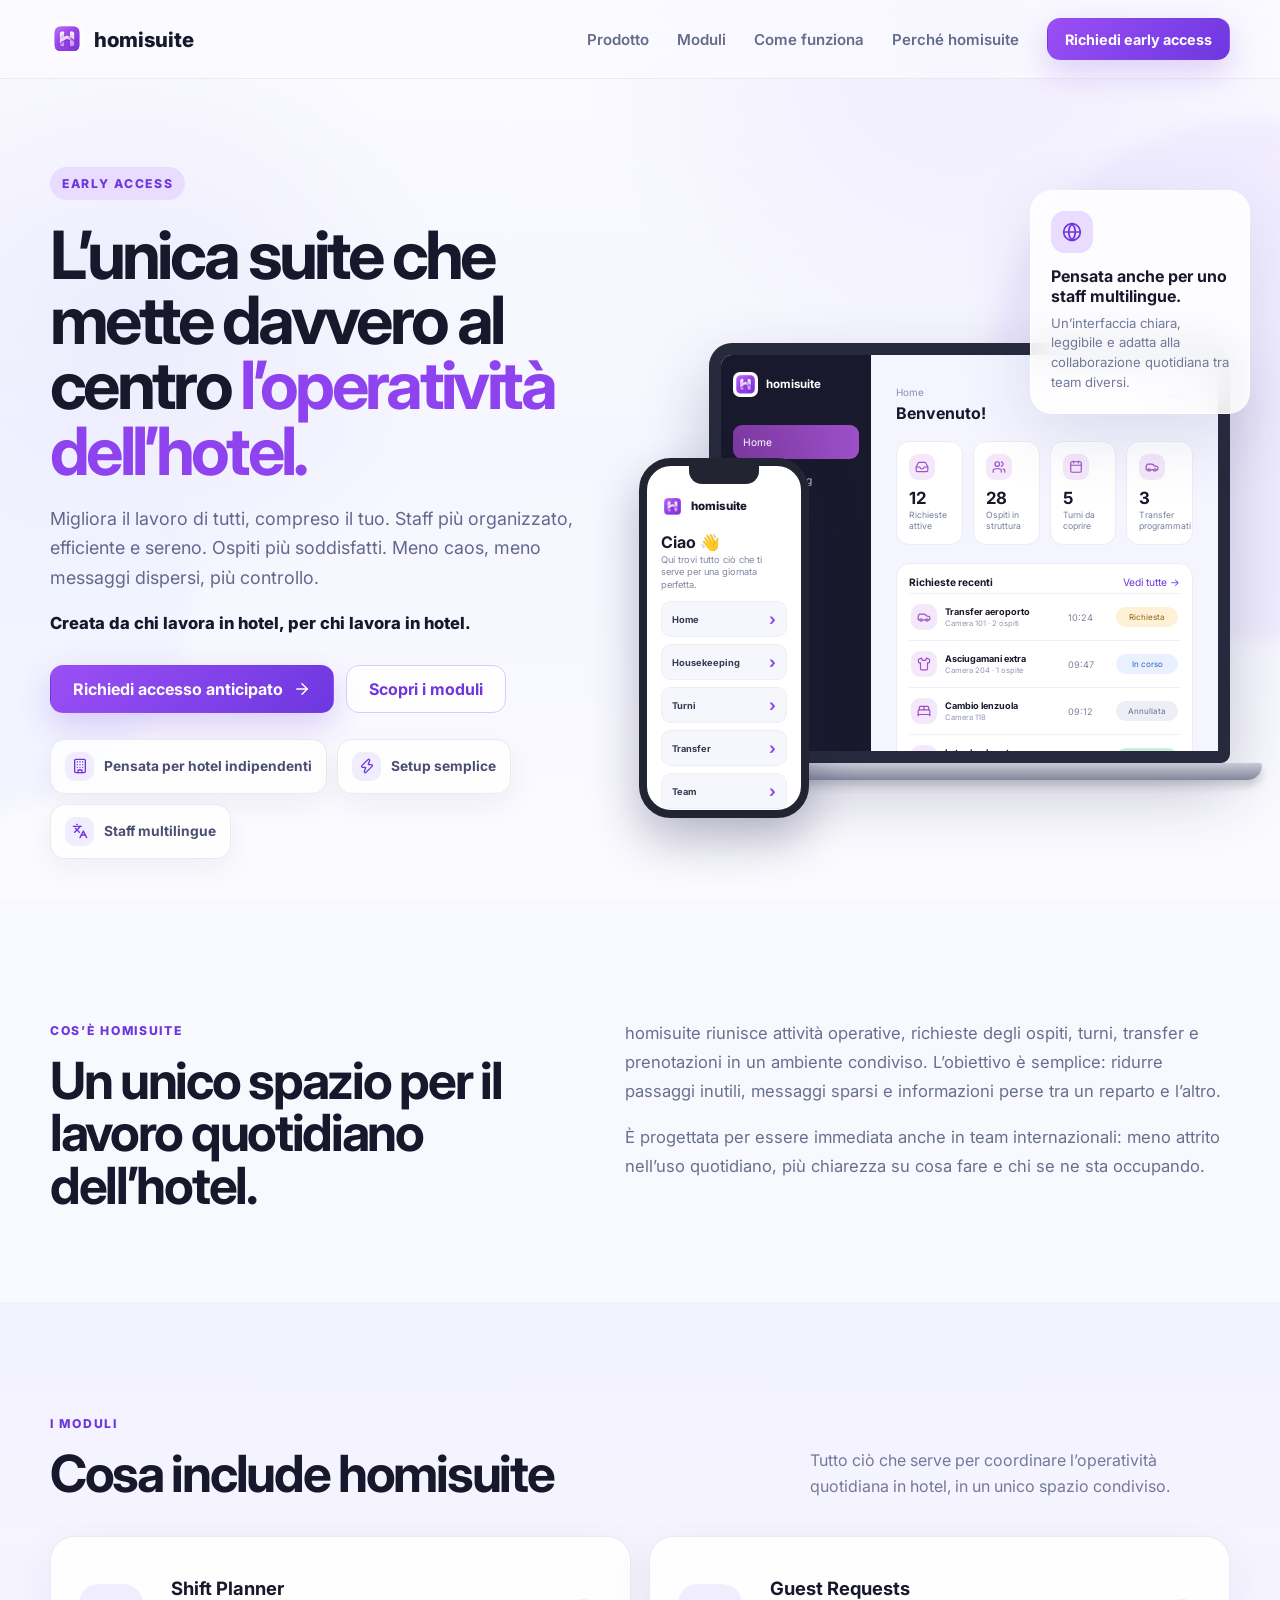
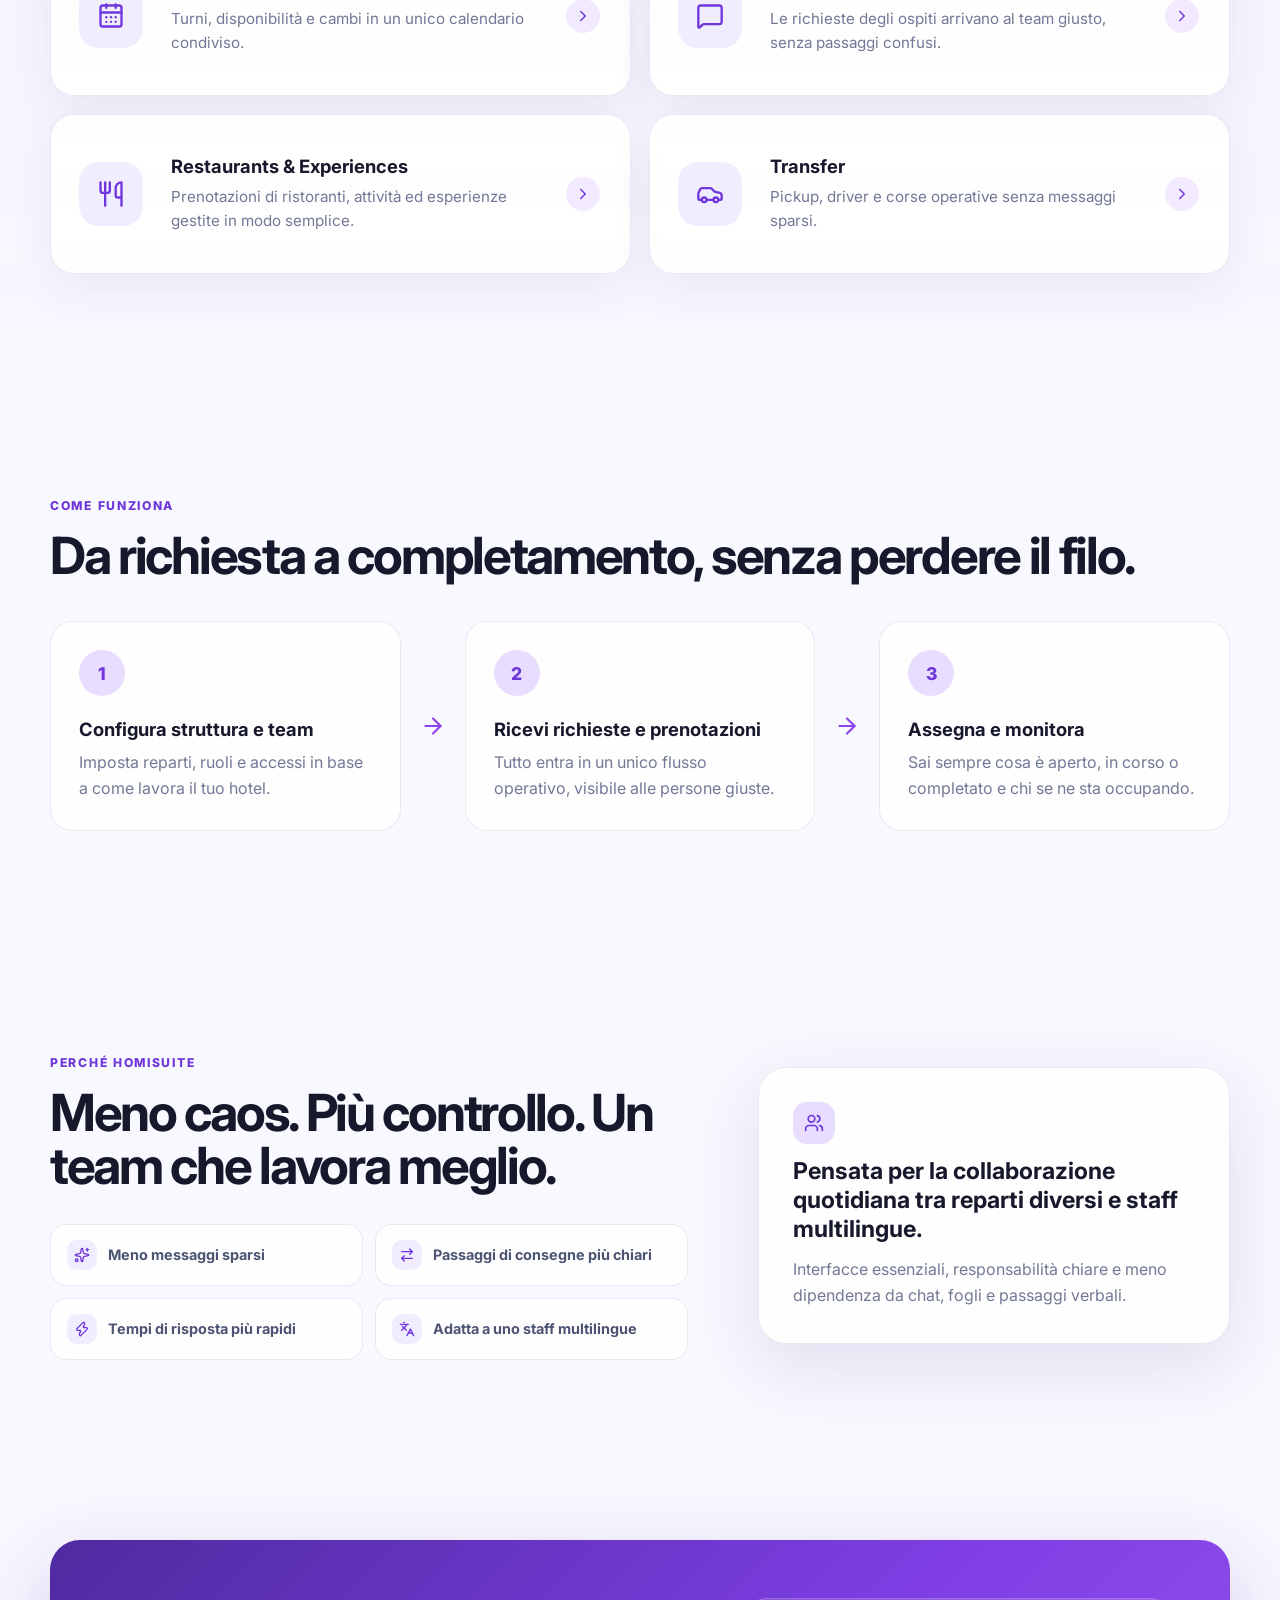
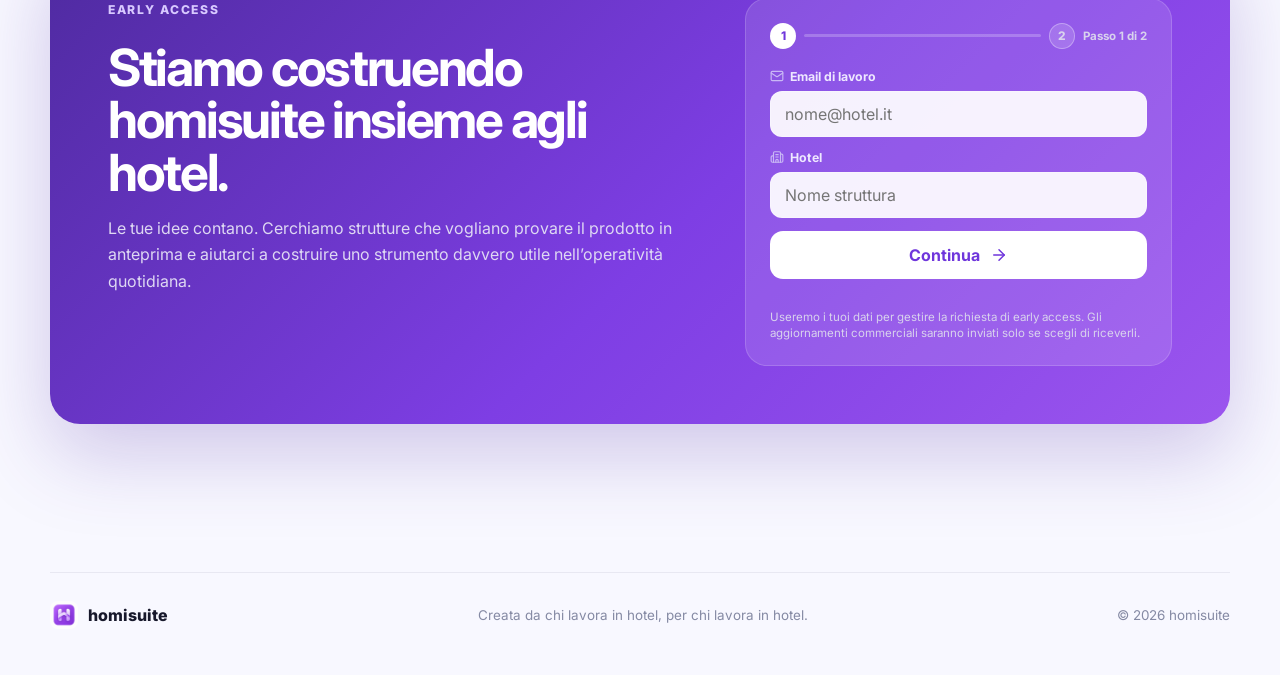
==== commit 797cd4ff: "Aggiunge i 5 morphismi richiesti 1. KPI del mockup dashboard che contano da 0 al valore reale la pri" ====
--- a/index.html
+++ b/index.html
@@ -5,6 +5,7 @@
   <meta name="viewport" content="width=device-width, initial-scale=1.0" />
   <meta name="description" content="homisuite è la suite operativa per hotel che centralizza richieste ospiti, turni, transfer, ristoranti ed esperienze in un unico spazio condiviso." />
   <meta name="theme-color" content="#17182b" />
+  <meta name="color-scheme" content="light" />
   <title>homisuite — L’operatività dell’hotel, in un unico spazio</title>
 
   <link rel="preconnect" href="https://fonts.googleapis.com">
@@ -149,22 +150,22 @@
         </div>
 
         <div class="module-grid">
-          <article class="module-card">
+          <article class="module-card reveal">
             <div class="module-icon"><svg class="icon icon-calendar-days" viewBox="0 0 24 24" fill="none" stroke="currentColor" stroke-width="2" stroke-linecap="round" stroke-linejoin="round" aria-hidden="true"><path d="M8 2v3" /><path d="M16 2v3" /><rect x="3" y="3" width="18" height="18" rx="2" /><path d="M3 9h18" /><path d="M8 13h.01" /><path d="M12 13h.01" /><path d="M16 13h.01" /><path d="M8 17h.01" /><path d="M12 17h.01" /><path d="M16 17h.01" /></svg></div>
             <div><h3>Shift Planner</h3><p>Turni, disponibilità e cambi in un unico calendario condiviso.</p></div>
             <span class="card-arrow"><svg class="icon icon-chevron-right" viewBox="0 0 24 24" fill="none" stroke="currentColor" stroke-width="2" stroke-linecap="round" stroke-linejoin="round" aria-hidden="true"><path d="m9 18 6-6-6-6" /></svg></span>
           </article>
-          <article class="module-card">
+          <article class="module-card reveal">
             <div class="module-icon"><svg class="icon icon-message-square" viewBox="0 0 24 24" fill="none" stroke="currentColor" stroke-width="2" stroke-linecap="round" stroke-linejoin="round" aria-hidden="true"><path d="M22 17a2 2 0 0 1-2 2H6.828a2 2 0 0 0-1.414.586l-2.202 2.202A.71.71 0 0 1 2 21.286V5a2 2 0 0 1 2-2h16a2 2 0 0 1 2 2z" /></svg></div>
             <div><h3>Guest Requests</h3><p>Le richieste degli ospiti arrivano al team giusto, senza passaggi confusi.</p></div>
             <span class="card-arrow"><svg class="icon icon-chevron-right" viewBox="0 0 24 24" fill="none" stroke="currentColor" stroke-width="2" stroke-linecap="round" stroke-linejoin="round" aria-hidden="true"><path d="m9 18 6-6-6-6" /></svg></span>
           </article>
-          <article class="module-card">
+          <article class="module-card reveal">
             <div class="module-icon"><svg class="icon icon-utensils" viewBox="0 0 24 24" fill="none" stroke="currentColor" stroke-width="2" stroke-linecap="round" stroke-linejoin="round" aria-hidden="true"><path d="M3 2v7c0 1.1.9 2 2 2h4a2 2 0 0 0 2-2V2" /><path d="M7 2v20" /><path d="M21 15V2a5 5 0 0 0-5 5v6c0 1.1.9 2 2 2h3Zm0 0v7" /></svg></div>
             <div><h3>Restaurants & Experiences</h3><p>Prenotazioni di ristoranti, attività ed esperienze gestite in modo semplice.</p></div>
             <span class="card-arrow"><svg class="icon icon-chevron-right" viewBox="0 0 24 24" fill="none" stroke="currentColor" stroke-width="2" stroke-linecap="round" stroke-linejoin="round" aria-hidden="true"><path d="m9 18 6-6-6-6" /></svg></span>
           </article>
-          <article class="module-card">
+          <article class="module-card reveal">
             <div class="module-icon"><svg class="icon icon-car" viewBox="0 0 24 24" fill="none" stroke="currentColor" stroke-width="2" stroke-linecap="round" stroke-linejoin="round" aria-hidden="true"><path d="M19 17h2c.6 0 1-.4 1-1v-3c0-.9-.7-1.7-1.5-1.9C18.7 10.6 16 10 16 10s-1.3-1.4-2.2-2.3c-.5-.4-1.1-.7-1.8-.7H5c-.6 0-1.1.4-1.4.9l-1.4 2.9A3.7 3.7 0 0 0 2 12v4c0 .6.4 1 1 1h2" /><circle cx="7" cy="17" r="2" /><path d="M9 17h6" /><circle cx="17" cy="17" r="2" /></svg></div>
             <div><h3>Transfer</h3><p>Pickup, driver e corse operative senza messaggi sparsi.</p></div>
             <span class="card-arrow"><svg class="icon icon-chevron-right" viewBox="0 0 24 24" fill="none" stroke="currentColor" stroke-width="2" stroke-linecap="round" stroke-linejoin="round" aria-hidden="true"><path d="m9 18 6-6-6-6" /></svg></span>
@@ -180,11 +181,11 @@
         </div>
 
         <div class="steps-grid">
-          <article class="step-card"><span class="step-number">1</span><h3>Configura struttura e team</h3><p>Imposta reparti, ruoli e accessi in base a come lavora il tuo hotel.</p></article>
+          <article class="step-card reveal"><span class="step-number">1</span><h3>Configura struttura e team</h3><p>Imposta reparti, ruoli e accessi in base a come lavora il tuo hotel.</p></article>
           <div class="step-arrow"><svg class="icon icon-arrow-right" viewBox="0 0 24 24" fill="none" stroke="currentColor" stroke-width="2" stroke-linecap="round" stroke-linejoin="round" aria-hidden="true"><path d="M5 12h14" /><path d="m12 5 7 7-7 7" /></svg></div>
-          <article class="step-card"><span class="step-number">2</span><h3>Ricevi richieste e prenotazioni</h3><p>Tutto entra in un unico flusso operativo, visibile alle persone giuste.</p></article>
+          <article class="step-card reveal"><span class="step-number">2</span><h3>Ricevi richieste e prenotazioni</h3><p>Tutto entra in un unico flusso operativo, visibile alle persone giuste.</p></article>
           <div class="step-arrow"><svg class="icon icon-arrow-right" viewBox="0 0 24 24" fill="none" stroke="currentColor" stroke-width="2" stroke-linecap="round" stroke-linejoin="round" aria-hidden="true"><path d="M5 12h14" /><path d="m12 5 7 7-7 7" /></svg></div>
-          <article class="step-card"><span class="step-number">3</span><h3>Assegna e monitora</h3><p>Sai sempre cosa è aperto, in corso o completato e chi se ne sta occupando.</p></article>
+          <article class="step-card reveal"><span class="step-number">3</span><h3>Assegna e monitora</h3><p>Sai sempre cosa è aperto, in corso o completato e chi se ne sta occupando.</p></article>
         </div>
       </div>
     </section>
@@ -195,10 +196,10 @@
           <span class="section-label">PERCHÉ HOMISUITE</span>
           <h2>Meno caos. Più controllo. Un team che lavora meglio.</h2>
           <div class="benefit-list">
-            <div class="benefit-pill"><span><svg class="icon icon-sparkles" viewBox="0 0 24 24" fill="none" stroke="currentColor" stroke-width="2" stroke-linecap="round" stroke-linejoin="round" aria-hidden="true"><path d="M11.017 2.814a1 1 0 0 1 1.966 0l1.051 5.558a2 2 0 0 0 1.594 1.594l5.558 1.051a1 1 0 0 1 0 1.966l-5.558 1.051a2 2 0 0 0-1.594 1.594l-1.051 5.558a1 1 0 0 1-1.966 0l-1.051-5.558a2 2 0 0 0-1.594-1.594l-5.558-1.051a1 1 0 0 1 0-1.966l5.558-1.051a2 2 0 0 0 1.594-1.594z" /><path d="M20 2v4" /><path d="M22 4h-4" /><circle cx="4" cy="20" r="2" /></svg></span>Meno messaggi sparsi</div>
-            <div class="benefit-pill"><span><svg class="icon icon-arrow-right-left" viewBox="0 0 24 24" fill="none" stroke="currentColor" stroke-width="2" stroke-linecap="round" stroke-linejoin="round" aria-hidden="true"><path d="m16 3 4 4-4 4" /><path d="M20 7H4" /><path d="m8 21-4-4 4-4" /><path d="M4 17h16" /></svg></span>Passaggi di consegne più chiari</div>
-            <div class="benefit-pill"><span><svg class="icon icon-zap" viewBox="0 0 24 24" fill="none" stroke="currentColor" stroke-width="2" stroke-linecap="round" stroke-linejoin="round" aria-hidden="true"><path d="M15.914 4a1.5 1.5 0 00-2.474-1.561l-9 9A1.5 1.5 0 005.5 14h4.002a.5.5 0 01.471.666L8.086 20a1.5 1.5 0 002.475 1.56l9-9A1.5 1.5 0 0018.5 10h-3.997a.5.5 0 01-.472-.667z" /></svg></span>Tempi di risposta più rapidi</div>
-            <div class="benefit-pill"><span><svg class="icon icon-languages" viewBox="0 0 24 24" fill="none" stroke="currentColor" stroke-width="2" stroke-linecap="round" stroke-linejoin="round" aria-hidden="true"><path d="m5 8 6 6" /><path d="m4 14 6-6 2-3" /><path d="M2 5h12" /><path d="M7 2h1" /><path d="m22 22-5-10-5 10" /><path d="M14 18h6" /></svg></span>Adatta a uno staff multilingue</div>
+            <div class="benefit-pill reveal"><span><svg class="icon icon-sparkles" viewBox="0 0 24 24" fill="none" stroke="currentColor" stroke-width="2" stroke-linecap="round" stroke-linejoin="round" aria-hidden="true"><path d="M11.017 2.814a1 1 0 0 1 1.966 0l1.051 5.558a2 2 0 0 0 1.594 1.594l5.558 1.051a1 1 0 0 1 0 1.966l-5.558 1.051a2 2 0 0 0-1.594 1.594l-1.051 5.558a1 1 0 0 1-1.966 0l-1.051-5.558a2 2 0 0 0-1.594-1.594l-5.558-1.051a1 1 0 0 1 0-1.966l5.558-1.051a2 2 0 0 0 1.594-1.594z" /><path d="M20 2v4" /><path d="M22 4h-4" /><circle cx="4" cy="20" r="2" /></svg></span>Meno messaggi sparsi</div>
+            <div class="benefit-pill reveal"><span><svg class="icon icon-arrow-right-left" viewBox="0 0 24 24" fill="none" stroke="currentColor" stroke-width="2" stroke-linecap="round" stroke-linejoin="round" aria-hidden="true"><path d="m16 3 4 4-4 4" /><path d="M20 7H4" /><path d="m8 21-4-4 4-4" /><path d="M4 17h16" /></svg></span>Passaggi di consegne più chiari</div>
+            <div class="benefit-pill reveal"><span><svg class="icon icon-zap" viewBox="0 0 24 24" fill="none" stroke="currentColor" stroke-width="2" stroke-linecap="round" stroke-linejoin="round" aria-hidden="true"><path d="M15.914 4a1.5 1.5 0 00-2.474-1.561l-9 9A1.5 1.5 0 005.5 14h4.002a.5.5 0 01.471.666L8.086 20a1.5 1.5 0 002.475 1.56l9-9A1.5 1.5 0 0018.5 10h-3.997a.5.5 0 01-.472-.667z" /></svg></span>Tempi di risposta più rapidi</div>
+            <div class="benefit-pill reveal"><span><svg class="icon icon-languages" viewBox="0 0 24 24" fill="none" stroke="currentColor" stroke-width="2" stroke-linecap="round" stroke-linejoin="round" aria-hidden="true"><path d="m5 8 6 6" /><path d="m4 14 6-6 2-3" /><path d="M2 5h12" /><path d="M7 2h1" /><path d="m22 22-5-10-5 10" /><path d="M14 18h6" /></svg></span>Adatta a uno staff multilingue</div>
           </div>
         </div>
         <aside class="team-card">
@@ -243,7 +244,7 @@
           <fieldset class="form-step" id="earlyFormStep2" data-step="2">
             <legend class="sr-only">Qualche dettaglio in più</legend>
             <div class="form-row">
-              <label>
+              <div class="field">
                 <span><svg class="icon icon-user" viewBox="0 0 24 24" fill="none" stroke="currentColor" stroke-width="2" stroke-linecap="round" stroke-linejoin="round" aria-hidden="true"><path d="M19 21v-2a4 4 0 0 0-4-4H9a4 4 0 0 0-4 4v2" /><circle cx="12" cy="7" r="4" /></svg>Il tuo ruolo</span>
                 <select name="role" required>
                   <option value="" disabled selected hidden>Seleziona…</option>
@@ -254,8 +255,8 @@
                   <option value="owner">Proprietà</option>
                   <option value="other">Altro</option>
                 </select>
-              </label>
-              <label>
+              </div>
+              <div class="field">
                 <span><svg class="icon icon-bed-double" viewBox="0 0 24 24" fill="none" stroke="currentColor" stroke-width="2" stroke-linecap="round" stroke-linejoin="round" aria-hidden="true"><path d="M2 20v-8a2 2 0 0 1 2-2h16a2 2 0 0 1 2 2v8" /><path d="M4 10V6a2 2 0 0 1 2-2h12a2 2 0 0 1 2 2v4" /><path d="M12 4v6" /><path d="M2 18h20" /></svg>Numero camere</span>
                 <select name="rooms_range" required>
                   <option value="" disabled selected hidden>Seleziona…</option>
@@ -265,12 +266,11 @@
                   <option value="101-200">101–200</option>
                   <option value="200+">200+</option>
                 </select>
-              </label>
-            </div>
-            <label>
-              <span><svg class="icon icon-list-checks" viewBox="0 0 24 24" fill="none" stroke="currentColor" stroke-width="2" stroke-linecap="round" stroke-linejoin="round" aria-hidden="true"><path d="M13 5h8" /><path d="M13 12h8" /><path d="M13 19h8" /><path d="m3 17 2 2 4-4" /><path d="m3 7 2 2 4-4" /></svg>Cosa vorresti semplificare per primo?</span>
-              <select name="main_problem" required>
-                <option value="" disabled selected hidden>Seleziona…</option>
+              </div>
+            </div>
+            <div class="field">
+              <span><svg class="icon icon-list-checks" viewBox="0 0 24 24" fill="none" stroke="currentColor" stroke-width="2" stroke-linecap="round" stroke-linejoin="round" aria-hidden="true"><path d="M13 5h8" /><path d="M13 12h8" /><path d="M13 19h8" /><path d="m3 17 2 2 4-4" /><path d="m3 7 2 2 4-4" /></svg>Cosa vorresti semplificare? <small class="field-hint">(puoi sceglierne più di uno)</small></span>
+              <select name="main_problem" required multiple>
                 <option value="guest_requests">Richieste degli ospiti</option>
                 <option value="shift_planning">Turni e organizzazione dello staff</option>
                 <option value="internal_communication">Comunicazione tra reparti</option>
@@ -279,10 +279,10 @@
                 <option value="handover">Passaggi di consegne</option>
                 <option value="other">Altro</option>
               </select>
-            </label>
+            </div>
 
             <label class="checkbox-field">
-              <input type="checkbox" name="marketing_consent" />
+              <input type="checkbox" name="marketing_consent" role="switch" />
               <span>Voglio ricevere aggiornamenti sul lancio e sulle novità di homisuite.</span>
             </label>
 
--- a/styles.css
+++ b/styles.css
@@ -1,4 +1,5 @@
 :root {
+  color-scheme: light;
   --navy: #17182b;
   --navy-soft: #252742;
   --purple: #8f43ef;
@@ -15,6 +16,14 @@
 
 * { box-sizing: border-box; }
 [hidden] { display: none !important; }
+@media (prefers-reduced-motion: reduce) {
+  *, *::before, *::after {
+    animation-duration: .01ms !important;
+    animation-iteration-count: 1 !important;
+    transition-duration: .01ms !important;
+    scroll-behavior: auto !important;
+  }
+}
 html { scroll-behavior: smooth; }
 body {
   margin: 0;
@@ -47,9 +56,15 @@
   opacity: .55;
   z-index: -2;
   pointer-events: none;
-}
-.ambient-one { width: 520px; height: 520px; background: #ebe4ff; top: 120px; right: -230px; }
-.ambient-two { width: 440px; height: 440px; background: #edf0ff; bottom: 10%; left: -250px; }
+  animation: ambient-drift 22s ease-in-out infinite;
+}
+.ambient-one { width: 520px; height: 520px; background: #ebe4ff; top: 120px; right: -230px; animation-duration: 26s; }
+.ambient-two { width: 440px; height: 440px; background: #edf0ff; bottom: 10%; left: -250px; animation-duration: 20s; animation-delay: -6s; }
+@keyframes ambient-drift {
+  0%, 100% { transform: translate(0, 0) scale(1); }
+  33% { transform: translate(3%, -4%) scale(1.06); }
+  66% { transform: translate(-3%, 3%) scale(.97); }
+}
 
 .container { width: min(1180px, calc(100% - 40px)); margin: 0 auto; }
 .section { padding: 110px 0; position: relative; }
@@ -68,11 +83,11 @@
 .brand-icon { width: 34px; height: 34px; border-radius: 10px; }
 .nav-links { display: flex; gap: 28px; margin-left: auto; color: #656b8c; font-weight: 600; font-size: .94rem; }
 .nav-links a:hover { color: var(--purple-2); }
-.menu-toggle { display: none; border: 0; background: transparent; color: var(--navy); padding: 6px; }
-.menu-toggle .icon { width: 24px; height: 24px; }
-.menu-toggle .icon-x { display: none; }
-.menu-toggle[aria-expanded="true"] .icon-menu { display: none; }
-.menu-toggle[aria-expanded="true"] .icon-x { display: block; }
+.menu-toggle { display: none; position: relative; border: 0; background: transparent; color: var(--navy); padding: 6px; width: 36px; height: 36px; }
+.menu-toggle .icon { position: absolute; top: 50%; left: 50%; width: 24px; height: 24px; margin: -12px 0 0 -12px; transition: opacity .18s ease, transform .28s cubic-bezier(.34,1.56,.64,1); }
+.menu-toggle .icon-x { opacity: 0; transform: rotate(-90deg) scale(.5); }
+.menu-toggle[aria-expanded="true"] .icon-menu { opacity: 0; transform: rotate(90deg) scale(.5); }
+.menu-toggle[aria-expanded="true"] .icon-x { opacity: 1; transform: rotate(0) scale(1); }
 
 .icon { width: 18px; height: 18px; flex-shrink: 0; }
 .sr-only { position: absolute; width: 1px; height: 1px; padding: 0; margin: -1px; overflow: hidden; clip: rect(0, 0, 0, 0); white-space: nowrap; border: 0; }
@@ -90,11 +105,12 @@
   font-weight: 700;
   border: 1px solid transparent;
   cursor: pointer;
-  transition: transform .18s ease, box-shadow .18s ease, background .18s ease;
-}
-.button:hover { transform: translateY(-1px); }
+  transition: transform .28s cubic-bezier(.34,1.56,.64,1), box-shadow .22s ease, background .18s ease;
+}
+.button:hover { transform: translateY(-2px) scale(1.015); }
+.button:active { transform: translateY(0) scale(.98); transition-duration: .1s; }
 .button-primary { color: white; background: linear-gradient(135deg, #9b4ff5, #6d37df); box-shadow: 0 12px 32px rgba(126, 67, 225, .24); }
-.button-primary:hover { box-shadow: 0 16px 40px rgba(126, 67, 225, .32); }
+.button-primary:hover { box-shadow: 0 18px 44px rgba(126, 67, 225, .36); }
 .button-secondary { color: var(--purple-2); background: rgba(255,255,255,.76); border-color: #d9c9ff; }
 .button-small { min-height: 42px; padding: 0 17px; font-size: .9rem; }
 .button-light { background: white; color: var(--purple-2); width: 100%; }
@@ -124,7 +140,8 @@
 .chip-icon { display: grid; place-items: center; width: 29px; height: 29px; border-radius: 10px; background: var(--lavender); color: var(--purple-2); font-weight: 800; }
 .chip-icon .icon { width: 16px; height: 16px; }
 
-.hero-visual { position: relative; min-height: 610px; }
+.hero-visual { position: relative; min-height: 610px; perspective: 1300px; }
+.laptop-shell, .phone-shell { transition: transform .4s cubic-bezier(.22,1,.36,1); }
 .glass-card { background: rgba(255,255,255,.86); border: 1px solid rgba(255,255,255,.9); backdrop-filter: blur(18px); box-shadow: var(--shadow); }
 .multilingual-card { position: absolute; right: -20px; top: -18px; width: 220px; padding: 20px; border-radius: 22px; z-index: 5; }
 .multilingual-card strong { display: block; color: var(--navy); line-height: 1.25; font-size: 1rem; }
@@ -175,34 +192,40 @@
 .section-heading.single { grid-template-columns:1fr; }
 .section-heading p { color:#737997; line-height:1.65; margin:0; }
 .module-grid { display:grid; grid-template-columns:repeat(2,1fr); gap:18px; }
-.module-card { min-height:160px; display:grid; grid-template-columns:72px 1fr 36px; gap:20px; align-items:center; background:rgba(255,255,255,.86); border:1px solid var(--border); border-radius:24px; padding:28px; box-shadow:0 14px 44px rgba(54,43,101,.07); transition:transform .2s ease, box-shadow .2s ease; }
-.module-card:hover { transform: translateY(-4px); box-shadow:0 20px 54px rgba(54,43,101,.11); }
+.module-card { min-height:160px; display:grid; grid-template-columns:72px 1fr 36px; gap:20px; align-items:center; background:rgba(255,255,255,.86); border:1px solid var(--border); border-radius:24px; padding:28px; box-shadow:0 14px 44px rgba(54,43,101,.07); transition:transform .3s cubic-bezier(.34,1.56,.64,1), box-shadow .25s ease, border-color .25s ease; }
+.module-card:hover { transform: translateY(-5px) scale(1.012); box-shadow:0 22px 58px rgba(54,43,101,.13); border-color: var(--purple-soft); }
+.module-card:hover .module-icon { transform: scale(1.08) rotate(-4deg); }
+.module-icon { transition: transform .3s cubic-bezier(.34,1.56,.64,1); }
 .module-icon { width:64px;height:64px;display:grid;place-items:center;border-radius:20px;background:var(--lavender);color:var(--purple-2);font-weight:800;font-size:1.55rem; }
 .module-icon .icon { width: 28px; height: 28px; }
 .module-card h3 { margin:0 0 8px;color:var(--navy);font-size:1.15rem; }.module-card p{margin:0;color:#727896;line-height:1.55;font-size:.95rem}.card-arrow{width:34px;height:34px;border-radius:50%;background:#f2ebff;color:var(--purple-2);display:grid;place-items:center;font-size:1.4rem}
 .card-arrow .icon { width: 18px; height: 18px; }
 
 .steps-grid { display:grid; grid-template-columns:1fr 48px 1fr 48px 1fr; align-items:stretch; gap:8px; margin-top:40px; }
-.step-card { background:rgba(255,255,255,.84); border:1px solid var(--border); border-radius:22px; padding:28px; min-height:210px; }
+.step-card { background:rgba(255,255,255,.84); border:1px solid var(--border); border-radius:22px; padding:28px; min-height:210px; transition: transform .3s cubic-bezier(.34,1.56,.64,1), box-shadow .25s ease; }
+.step-card:hover { transform: translateY(-4px); box-shadow: 0 18px 40px rgba(54,43,101,.1); }
 .step-number { width:46px;height:46px;border-radius:50%;display:grid;place-items:center;background:var(--purple-soft);color:var(--purple-2);font-weight:800;font-size:1.1rem;margin-bottom:22px; }
 .step-card h3 { margin:0 0 10px;color:var(--navy);font-size:1.15rem; }.step-card p{margin:0;color:#727996;line-height:1.6}.step-arrow{display:grid;place-items:center;color:var(--purple);font-size:1.55rem}
 .step-arrow .icon { width: 26px; height: 26px; }
 
 .benefits-grid { display:grid; grid-template-columns:1.15fr .85fr; gap:70px; align-items:center; }
 .benefit-list { display:grid; grid-template-columns:repeat(2,1fr); gap:12px; margin-top:32px; max-width:650px; }
-.benefit-pill { display:flex;align-items:center;gap:11px;background:rgba(255,255,255,.86);border:1px solid var(--border);border-radius:16px;padding:15px 16px;color:#4d5372;font-weight:700;font-size:.9rem; }.benefit-pill span{width:30px;height:30px;border-radius:10px;background:var(--lavender);display:grid;place-items:center;color:var(--purple-2)}
+.benefit-pill { display:flex;align-items:center;gap:11px;background:rgba(255,255,255,.86);border:1px solid var(--border);border-radius:16px;padding:15px 16px;color:#4d5372;font-weight:700;font-size:.9rem;transition:transform .25s cubic-bezier(.34,1.56,.64,1), box-shadow .2s ease, border-color .2s ease; }.benefit-pill span{width:30px;height:30px;border-radius:10px;background:var(--lavender);display:grid;place-items:center;color:var(--purple-2);transition:transform .25s cubic-bezier(.34,1.56,.64,1)}
+.benefit-pill:hover { transform: translateX(3px); box-shadow: 0 10px 26px rgba(54,43,101,.08); border-color: var(--purple-soft); }
+.benefit-pill:hover span { transform: scale(1.1) rotate(-6deg); }
 .benefit-pill .icon { width: 16px; height: 16px; }
 .team-card { background:rgba(255,255,255,.86);border:1px solid var(--border);border-radius:28px;padding:34px;box-shadow:var(--shadow); }.team-card h3{color:var(--navy);font-size:1.45rem;line-height:1.25;margin:0 0 12px}.team-card p{color:#727995;line-height:1.65;margin:0}
 
 .cta-section { padding-top:70px; }
 .cta-card { display:grid; grid-template-columns:1.15fr .85fr; gap:60px; padding:58px; border-radius:30px; background:linear-gradient(135deg,#4e2a9f,#7e3ee4 55%,#9b55ee); color:white; box-shadow:0 30px 80px rgba(89,50,166,.25); }
-.cta-card h2 { color:white; margin-top:8px; max-width:650px; }.cta-card p{color:#ded8f3;line-height:1.65;max-width:650px}.early-form{background:rgba(255,255,255,.12);border:1px solid rgba(255,255,255,.16);border-radius:22px;padding:24px;align-self:center}.early-form label{display:block;margin-bottom:13px}.early-form label span{display:flex;align-items:center;gap:6px;font-size:.77rem;font-weight:700;margin-bottom:7px;color:#eee8ff}.early-form label span .icon{width:14px;height:14px;color:#c9b8f5}.early-form input,.early-form select{width:100%;height:46px;border-radius:12px;border:1px solid rgba(255,255,255,.22);background:rgba(255,255,255,.92);padding:0 14px;outline:none;color:var(--navy);appearance:none}.early-form select{background-image:url("data:image/svg+xml,%3Csvg xmlns='http://www.w3.org/2000/svg' viewBox='0 0 24 24' fill='none' stroke='%236f36dc' stroke-width='2' stroke-linecap='round' stroke-linejoin='round'%3E%3Cpath d='m6 9 6 6 6-6'/%3E%3C/svg%3E");background-repeat:no-repeat;background-position:right 14px center;background-size:16px;padding-right:38px}.early-form input:focus,.early-form select:focus{box-shadow:0 0 0 3px rgba(255,255,255,.18)}.early-form small{display:block;color:#d8d2ed;margin-top:10px;font-size:.72rem;line-height:1.4}
+.cta-card h2 { color:white; margin-top:8px; max-width:650px; }.cta-card p{color:#ded8f3;line-height:1.65;max-width:650px}.early-form{background:rgba(255,255,255,.12);border:1px solid rgba(255,255,255,.16);border-radius:22px;padding:24px;align-self:center}.early-form label,.early-form .field{display:block;margin-bottom:13px}.early-form label>span,.early-form .field>span{display:flex;align-items:center;flex-wrap:wrap;gap:6px;font-size:.77rem;font-weight:700;margin-bottom:7px;color:#eee8ff}.early-form label>span>.icon,.early-form .field>span>.icon{width:14px;height:14px;color:#c9b8f5}.early-form .field-hint{font-weight:500;color:#c9b8f5;flex-basis:100%;font-size:.72rem}.early-form input,.early-form select{width:100%;height:46px;border-radius:12px;border:1px solid rgba(255,255,255,.22);background:rgba(255,255,255,.92);padding:0 14px;outline:none;color:var(--navy);appearance:none}.early-form select{background-image:url("data:image/svg+xml,%3Csvg xmlns='http://www.w3.org/2000/svg' viewBox='0 0 24 24' fill='none' stroke='%236f36dc' stroke-width='2' stroke-linecap='round' stroke-linejoin='round'%3E%3Cpath d='m6 9 6 6 6-6'/%3E%3C/svg%3E");background-repeat:no-repeat;background-position:right 14px center;background-size:16px;padding-right:38px}.early-form input:focus,.early-form select:focus{box-shadow:0 0 0 3px rgba(255,255,255,.18)}.early-form small{display:block;color:#d8d2ed;margin-top:10px;font-size:.72rem;line-height:1.4}
 
 .form-progress { display: flex; align-items: center; gap: 8px; margin-bottom: 20px; }
 .form-progress-step { width: 26px; height: 26px; border-radius: 50%; display: grid; place-items: center; flex-shrink: 0; font-size: .74rem; font-weight: 800; background: rgba(255,255,255,.16); color: #d8d2ed; border: 1px solid rgba(255,255,255,.32); transition: background .2s ease, color .2s ease; }
-.form-progress-step.is-active { background: white; color: var(--purple-2); }
+.form-progress-step.is-active { background: white; color: var(--purple-2); animation: dot-pop .45s cubic-bezier(.34,1.56,.64,1); }
+@keyframes dot-pop { 0% { transform: scale(1); } 45% { transform: scale(1.3); } 100% { transform: scale(1); } }
 .form-progress-track { flex: 1; height: 3px; border-radius: 2px; background: rgba(255,255,255,.22); overflow: hidden; }
-.form-progress-fill { display: block; height: 100%; width: 0; background: white; transition: width .25s ease; }
+.form-progress-fill { display: block; height: 100%; width: 0; background: white; transition: width .45s cubic-bezier(.34,1.56,.64,1); }
 .form-progress-label { font-size: .72rem; font-weight: 700; color: #d8d2ed; white-space: nowrap; }
 
 .form-step { display: none; }
@@ -212,8 +235,12 @@
 
 .form-row { display: grid; grid-template-columns: 1fr 1fr; gap: 14px; }
 
-.checkbox-field { display: flex; align-items: flex-start; gap: 9px; margin: 2px 0 16px; font-size: .8rem; line-height: 1.4; color: #eee8ff; font-weight: 600; cursor: pointer; }
-.checkbox-field input { width: 17px; height: 17px; margin-top: 2px; flex-shrink: 0; accent-color: var(--purple-2); }
+.checkbox-field { display: flex; align-items: center; gap: 11px; margin: 2px 0 16px; font-size: .8rem; line-height: 1.4; color: #eee8ff; font-weight: 600; cursor: pointer; }
+.checkbox-field input[type="checkbox"] { appearance: none; -webkit-appearance: none; position: relative; width: 38px; height: 22px; margin: 0; border-radius: 999px; background: rgba(255,255,255,.22); border: 1px solid rgba(255,255,255,.4); flex-shrink: 0; cursor: pointer; transition: background .15s ease, border-color .15s ease; }
+.checkbox-field input[type="checkbox"]::before { content: ''; position: absolute; top: 2px; left: 2px; width: 16px; height: 16px; border-radius: 50%; background: white; box-shadow: 0 1px 3px rgba(20,10,40,.3); transition: transform .15s ease, background .15s ease; }
+.checkbox-field input[type="checkbox"]:checked { background: white; border-color: white; }
+.checkbox-field input[type="checkbox"]:checked::before { transform: translateX(16px); background: var(--purple-2); }
+.checkbox-field input[type="checkbox"]:focus-visible { outline: 2px solid white; outline-offset: 2px; }
 
 .hp-field { position: absolute; width: 1px; height: 1px; overflow: hidden; clip: rect(0 0 0 0); white-space: nowrap; left: -10000px; top: auto; }
 
@@ -240,12 +267,18 @@
 .select-trigger[aria-expanded="true"] { box-shadow: 0 0 0 3px rgba(255,255,255,.28); }
 .select-trigger.is-invalid { box-shadow: 0 0 0 2px #ff9a9a inset; }
 
-.select-listbox { position: absolute; top: calc(100% + 6px); left: 0; right: 0; z-index: 30; margin: 0; padding: 6px; list-style: none; background: white; border-radius: 14px; box-shadow: 0 20px 45px rgba(30, 18, 64, .28); border: 1px solid rgba(111, 54, 220, .1); max-height: 230px; overflow-y: auto; }
-.select-listbox[hidden] { display: none; }
-.select-listbox li { padding: 10px 12px; border-radius: 9px; font-size: .88rem; font-weight: 600; color: #40415f; cursor: pointer; }
+.select-listbox { position: absolute; top: calc(100% + 6px); left: 0; right: 0; z-index: 30; margin: 0; padding: 6px; list-style: none; background: white; border-radius: 14px; box-shadow: 0 20px 45px rgba(30, 18, 64, .28); border: 1px solid rgba(111, 54, 220, .1); max-height: 230px; overflow-y: auto; scrollbar-width: thin; scrollbar-color: var(--purple-soft) transparent; opacity: 0; transform: translateY(-8px) scale(.97); pointer-events: none; transition: opacity .16s ease, transform .22s cubic-bezier(.34,1.56,.64,1); transform-origin: top center; }
+.select-listbox::-webkit-scrollbar { width: 7px; }
+.select-listbox::-webkit-scrollbar-track { background: transparent; }
+.select-listbox::-webkit-scrollbar-thumb { background: var(--purple-soft); border-radius: 999px; }
+.select-listbox::-webkit-scrollbar-button { display: none; width: 0; height: 0; }
+.select-listbox.is-open { opacity: 1; transform: translateY(0) scale(1); pointer-events: auto; }
+.select-listbox li { padding: 10px 12px; border-radius: 9px; font-size: .88rem; font-weight: 500; color: var(--navy); cursor: pointer; display: flex; align-items: center; justify-content: space-between; gap: 8px; transition: background .12s ease, color .12s ease; }
 .select-listbox li.is-active,
 .select-listbox li:hover { background: var(--lavender); color: var(--purple-2); }
 .select-listbox li[aria-selected="true"] { background: var(--purple-soft); color: var(--purple-2); font-weight: 800; }
+.select-listbox li .li-check { width: 15px; height: 15px; flex-shrink: 0; opacity: 0; color: var(--purple-2); }
+.select-listbox li[aria-selected="true"] .li-check { opacity: 1; }
 
 .field-error { margin: 5px 2px 0; font-size: .72rem; font-weight: 700; color: #ffd0d0; }
 .field-error[hidden] { display: none; }
@@ -255,6 +288,15 @@
 
 .toast { position:fixed; right:20px; bottom:20px; max-width:360px; padding:16px 18px; border-radius:14px; background:var(--navy); color:white; box-shadow:0 20px 55px rgba(25,25,50,.25); z-index:100; animation:toast-in .25s ease; }
 @keyframes toast-in { from{opacity:0;transform:translateY(12px)} to{opacity:1;transform:none} }
+
+.js-reveal-ready .reveal { opacity: 0; transform: translateY(26px); transition: opacity .6s ease, transform .6s cubic-bezier(.16,1,.3,1); }
+.js-reveal-ready .reveal.is-visible { opacity: 1; transform: none; }
+
+.form-message .icon circle,
+.form-message .icon path,
+.form-message .icon line { stroke-dasharray: 1; stroke-dashoffset: 1; animation: icon-draw .5s ease forwards; }
+.form-message .icon path { animation-delay: .22s; }
+@keyframes icon-draw { to { stroke-dashoffset: 0; } }
 
 @media (max-width: 980px) {
   .nav-links { display:none; position:absolute; left:20px; right:20px; top:70px; padding:18px; border-radius:18px; background:white; box-shadow:var(--shadow); flex-direction:column; gap:12px; }
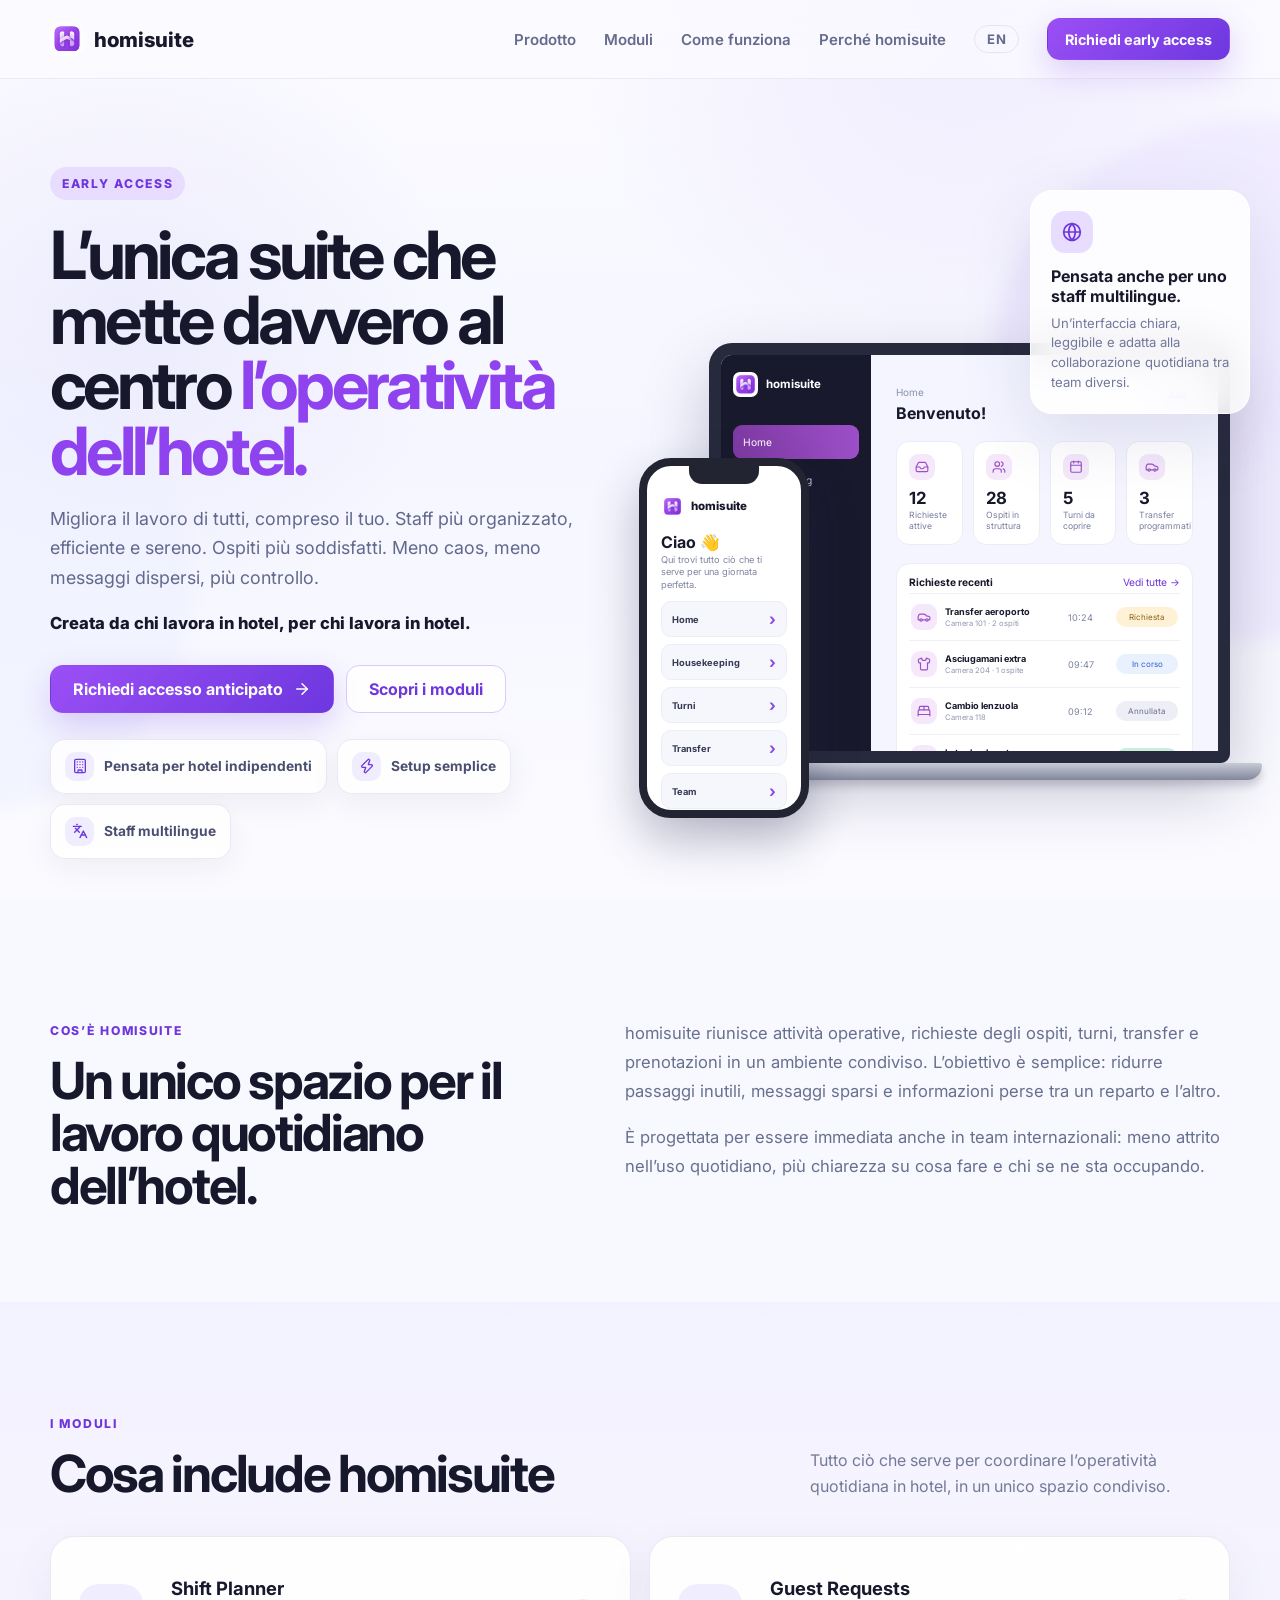
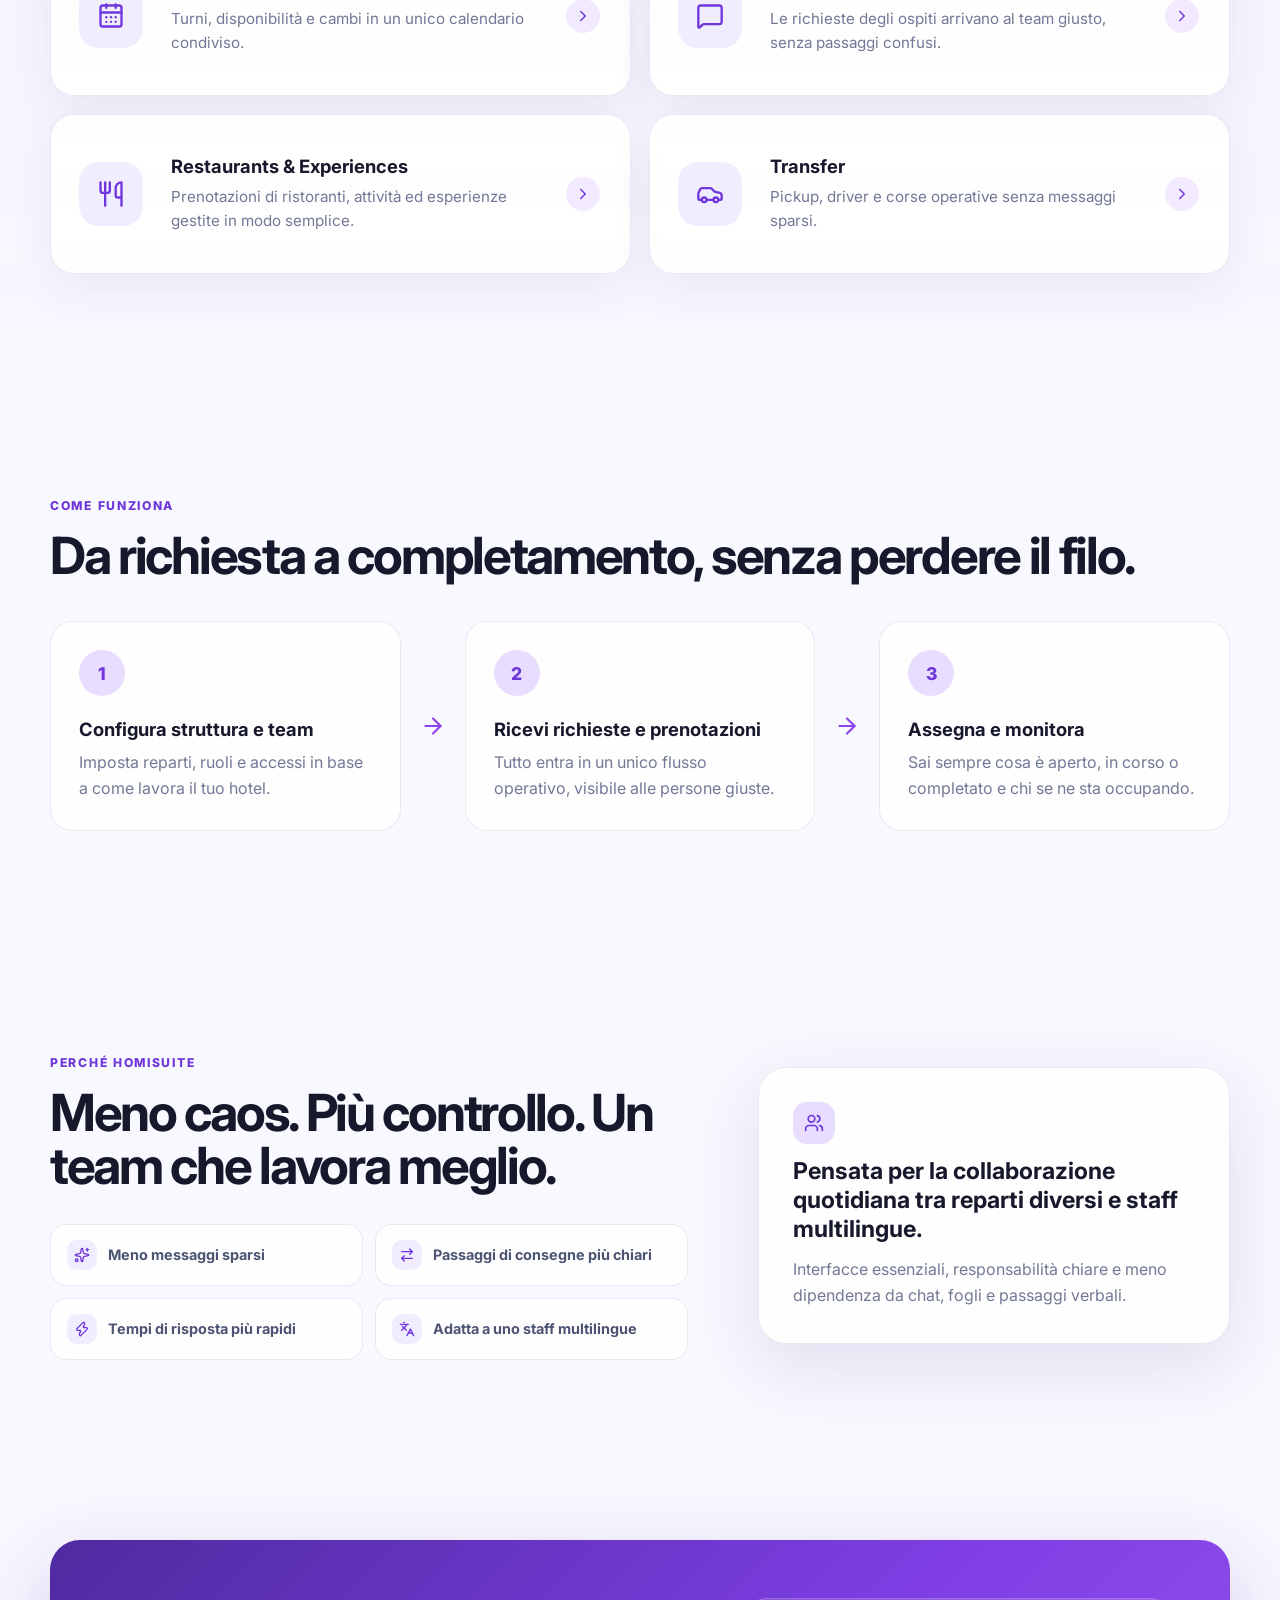
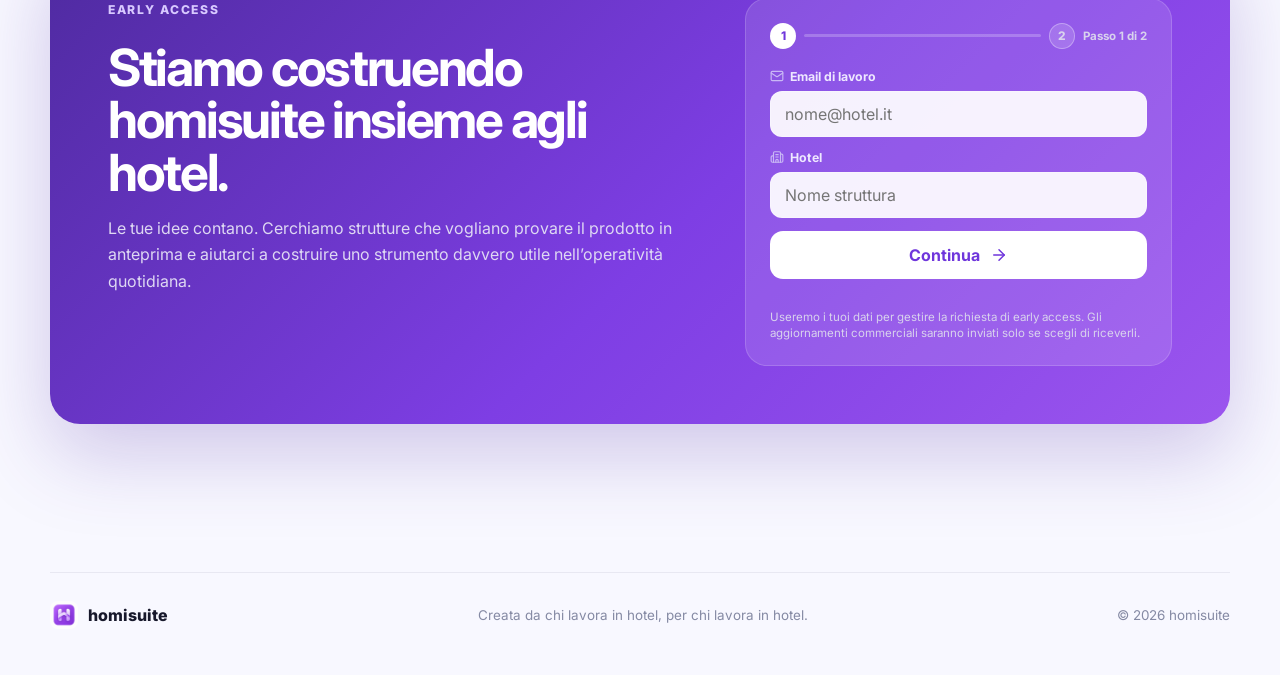
==== commit 96ec38be: "Aggiunge la versione inglese della landing page (/en/) Pagina statica separata invece di un toggle l" ====
--- a/index.html
+++ b/index.html
@@ -7,12 +7,54 @@
   <meta name="theme-color" content="#17182b" />
   <meta name="color-scheme" content="light" />
   <title>homisuite — L’operatività dell’hotel, in un unico spazio</title>
+  <link rel="canonical" href="https://www.homisuite.com/" />
+  <link rel="alternate" hreflang="it" href="https://www.homisuite.com/" />
+  <link rel="alternate" hreflang="en" href="https://www.homisuite.com/en/" />
+  <link rel="alternate" hreflang="x-default" href="https://www.homisuite.com/" />
+
+  <!-- Open Graph -->
+  <meta property="og:type" content="website" />
+  <meta property="og:url" content="https://www.homisuite.com/" />
+  <meta property="og:site_name" content="homisuite" />
+  <meta property="og:locale" content="it_IT" />
+  <meta property="og:title" content="homisuite — L’operatività dell’hotel, in un unico spazio" />
+  <meta property="og:description" content="homisuite è la suite operativa per hotel che centralizza richieste ospiti, turni, transfer, ristoranti ed esperienze in un unico spazio condiviso." />
+  <meta property="og:image" content="https://www.homisuite.com/assets/og-image.png" />
+  <meta property="og:image:width" content="1200" />
+  <meta property="og:image:height" content="630" />
+  <meta property="og:image:alt" content="homisuite — L’operatività dell’hotel, in un unico spazio" />
+
+  <!-- Twitter Card -->
+  <meta name="twitter:card" content="summary_large_image" />
+  <meta name="twitter:title" content="homisuite — L’operatività dell’hotel, in un unico spazio" />
+  <meta name="twitter:description" content="homisuite è la suite operativa per hotel che centralizza richieste ospiti, turni, transfer, ristoranti ed esperienze in un unico spazio condiviso." />
+  <meta name="twitter:image" content="https://www.homisuite.com/assets/og-image.png" />
 
   <link rel="preconnect" href="https://fonts.googleapis.com">
   <link rel="preconnect" href="https://fonts.gstatic.com" crossorigin>
   <link href="https://fonts.googleapis.com/css2?family=Inter:wght@400;500;600;700;800&display=swap" rel="stylesheet">
   <link rel="icon" type="image/png" href="assets/homisuite-icon-256.png" />
+  <link rel="apple-touch-icon" href="assets/homisuite-icon-256.png" />
   <link rel="stylesheet" href="styles.css" />
+
+  <script type="application/ld+json">
+  {
+    "@context": "https://schema.org",
+    "@type": "SoftwareApplication",
+    "name": "homisuite",
+    "url": "https://www.homisuite.com/",
+    "description": "homisuite è la suite operativa per hotel che centralizza richieste ospiti, turni, transfer, ristoranti ed esperienze in un unico spazio condiviso.",
+    "applicationCategory": "BusinessApplication",
+    "operatingSystem": "Web",
+    "image": "https://www.homisuite.com/assets/og-image.png",
+    "publisher": {
+      "@type": "Organization",
+      "name": "homisuite",
+      "url": "https://www.homisuite.com/",
+      "logo": "https://www.homisuite.com/assets/homisuite-icon-256.png"
+    }
+  }
+  </script>
 </head>
 <body>
   <div class="ambient ambient-one"></div>
@@ -30,6 +72,7 @@
         <a href="#moduli">Moduli</a>
         <a href="#come-funziona">Come funziona</a>
         <a href="#perche">Perché homisuite</a>
+        <a class="lang-switch" href="/en/" hreflang="en" lang="en">EN</a>
       </nav>
 
       <a class="button button-small button-primary" href="#early-access">Richiedi early access</a>
--- a/styles.css
+++ b/styles.css
@@ -16,6 +16,16 @@
 
 * { box-sizing: border-box; }
 [hidden] { display: none !important; }
+/* Grid/flex items default to a content-based minimum size (min-width:auto),
+   which lets a long word or a fixed-size child force its track wider than
+   the viewport instead of wrapping/shrinking -- the classic "grid/flex
+   blowout". Reset it everywhere so every row-like container can actually
+   shrink on narrow screens. */
+.hero-grid > *, .intro-grid > *, .section-heading > *, .module-grid > *,
+.module-card, .steps-grid > *, .step-card, .benefits-grid > *,
+.benefit-list > *, .benefit-pill, .cta-card > *, .form-row > *,
+.mock-kpis > *, .mock-row > *, .hero-actions > *, .hero-chips > *,
+.footer-row > *, .nav-wrap > * { min-width: 0; }
 @media (prefers-reduced-motion: reduce) {
   *, *::before, *::after {
     animation-duration: .01ms !important;
@@ -24,7 +34,15 @@
     scroll-behavior: auto !important;
   }
 }
-html { scroll-behavior: smooth; }
+html {
+  scroll-behavior: smooth;
+  /* iOS Safari scrolls the root element, not body -- overflow-x:hidden on
+     body alone doesn't stop it there, so a bled/oversized element (e.g. the
+     hero mockup's intentional off-frame crop) can still cause real
+     horizontal rubber-banding on an iPhone even though desktop Chrome hides
+     it. Setting it here too is what actually contains it on both. */
+  overflow-x: hidden;
+}
 body {
   margin: 0;
   font-family: "Inter", system-ui, -apple-system, BlinkMacSystemFont, "Segoe UI", sans-serif;
@@ -81,8 +99,10 @@
 .nav-wrap { min-height: 78px; display: flex; align-items: center; gap: 28px; }
 .brand { display: inline-flex; align-items: center; gap: 10px; font-size: 1.28rem; font-weight: 800; color: var(--navy); }
 .brand-icon { width: 34px; height: 34px; border-radius: 10px; }
-.nav-links { display: flex; gap: 28px; margin-left: auto; color: #656b8c; font-weight: 600; font-size: .94rem; }
+.nav-links { display: flex; align-items: center; gap: 28px; margin-left: auto; color: #656b8c; font-weight: 600; font-size: .94rem; }
 .nav-links a:hover { color: var(--purple-2); }
+.lang-switch { display: inline-flex; align-items: center; padding: 5px 12px; border: 1px solid var(--border); border-radius: 999px; font-weight: 700; font-size: .82rem; letter-spacing: .02em; }
+.lang-switch:hover { color: var(--purple-2); border-color: var(--purple-soft); }
 .menu-toggle { display: none; position: relative; border: 0; background: transparent; color: var(--navy); padding: 6px; width: 36px; height: 36px; }
 .menu-toggle .icon { position: absolute; top: 50%; left: 50%; width: 24px; height: 24px; margin: -12px 0 0 -12px; transition: opacity .18s ease, transform .28s cubic-bezier(.34,1.56,.64,1); }
 .menu-toggle .icon-x { opacity: 0; transform: rotate(-90deg) scale(.5); }
@@ -303,13 +323,15 @@
   .nav-links.open { display:flex; }
   .nav-wrap > .button-small { display:none; }
   .menu-toggle { display:block; margin-left:auto; }
-  .hero-grid, .intro-grid, .benefits-grid, .cta-card { grid-template-columns:1fr; }
+  /* These gaps separate side-by-side columns on desktop; once collapsed to
+     a single column just above they'd otherwise stay at their desktop size
+     and read as a large blank gap between two stacked blocks instead. */
+  .hero-grid, .intro-grid, .benefits-grid, .cta-card { grid-template-columns:1fr; gap:36px; }
   .hero-visual { min-height:570px; margin-top:10px; }
   .laptop-shell { left:65px; }
   .multilingual-card { right:0; }
   .section-heading { grid-template-columns:1fr; align-items:start; }
   .section-heading p { max-width:650px; }
-  .benefits-grid { gap:35px; }
 }
 
 @media (max-width: 720px) {
@@ -317,7 +339,15 @@
   .section { padding:80px 0; }
   .hero { padding-top:58px; }
   .hero h1 { font-size:3.3rem; }
-  .hero-visual { min-height:510px; }
+  /* Below this width the mockup's deliberate off-frame crop (laptop-shell's
+     width:110%/128% below) has nothing but the viewport edge to stop at,
+     and how much of it gets clipped -- sometimes mid-word -- ends up
+     depending on how much page margin the current width happens to leave.
+     Cropping against hero-visual's own edge instead makes it look the same,
+     intentional "peeking" cut at every width in this range. Safe here:
+     multilingual-card (the only other thing in this box that bleeds past
+     it) switches to static/in-flow at this same breakpoint, just below. */
+  .hero-visual { min-height:510px; overflow: hidden; }
   .multilingual-card { position:relative; width:100%; right:auto; top:auto; margin-bottom:18px; }
   .laptop-shell { left:25px; bottom:30px; transform:scale(.84); transform-origin:right bottom; width:110%; }
   .phone-shell { transform:scale(.82); transform-origin:left bottom; }
@@ -334,6 +364,12 @@
 }
 
 @media (max-width: 520px) {
+  /* 80px (this section's own bottom padding) + 80px (the next section's
+     top padding) stacked up to 160px of dead vertical space between
+     sections on a phone -- tighten it here specifically, where screen
+     height is scarce enough for that to actually matter. */
+  .section { padding: 60px 0; }
+  .early-form-row { flex-direction:column; gap:0; }
   .hero h1 { font-size:2.72rem; }
   .hero-lead { font-size:1rem; }
   .hero-actions { flex-direction:column; }
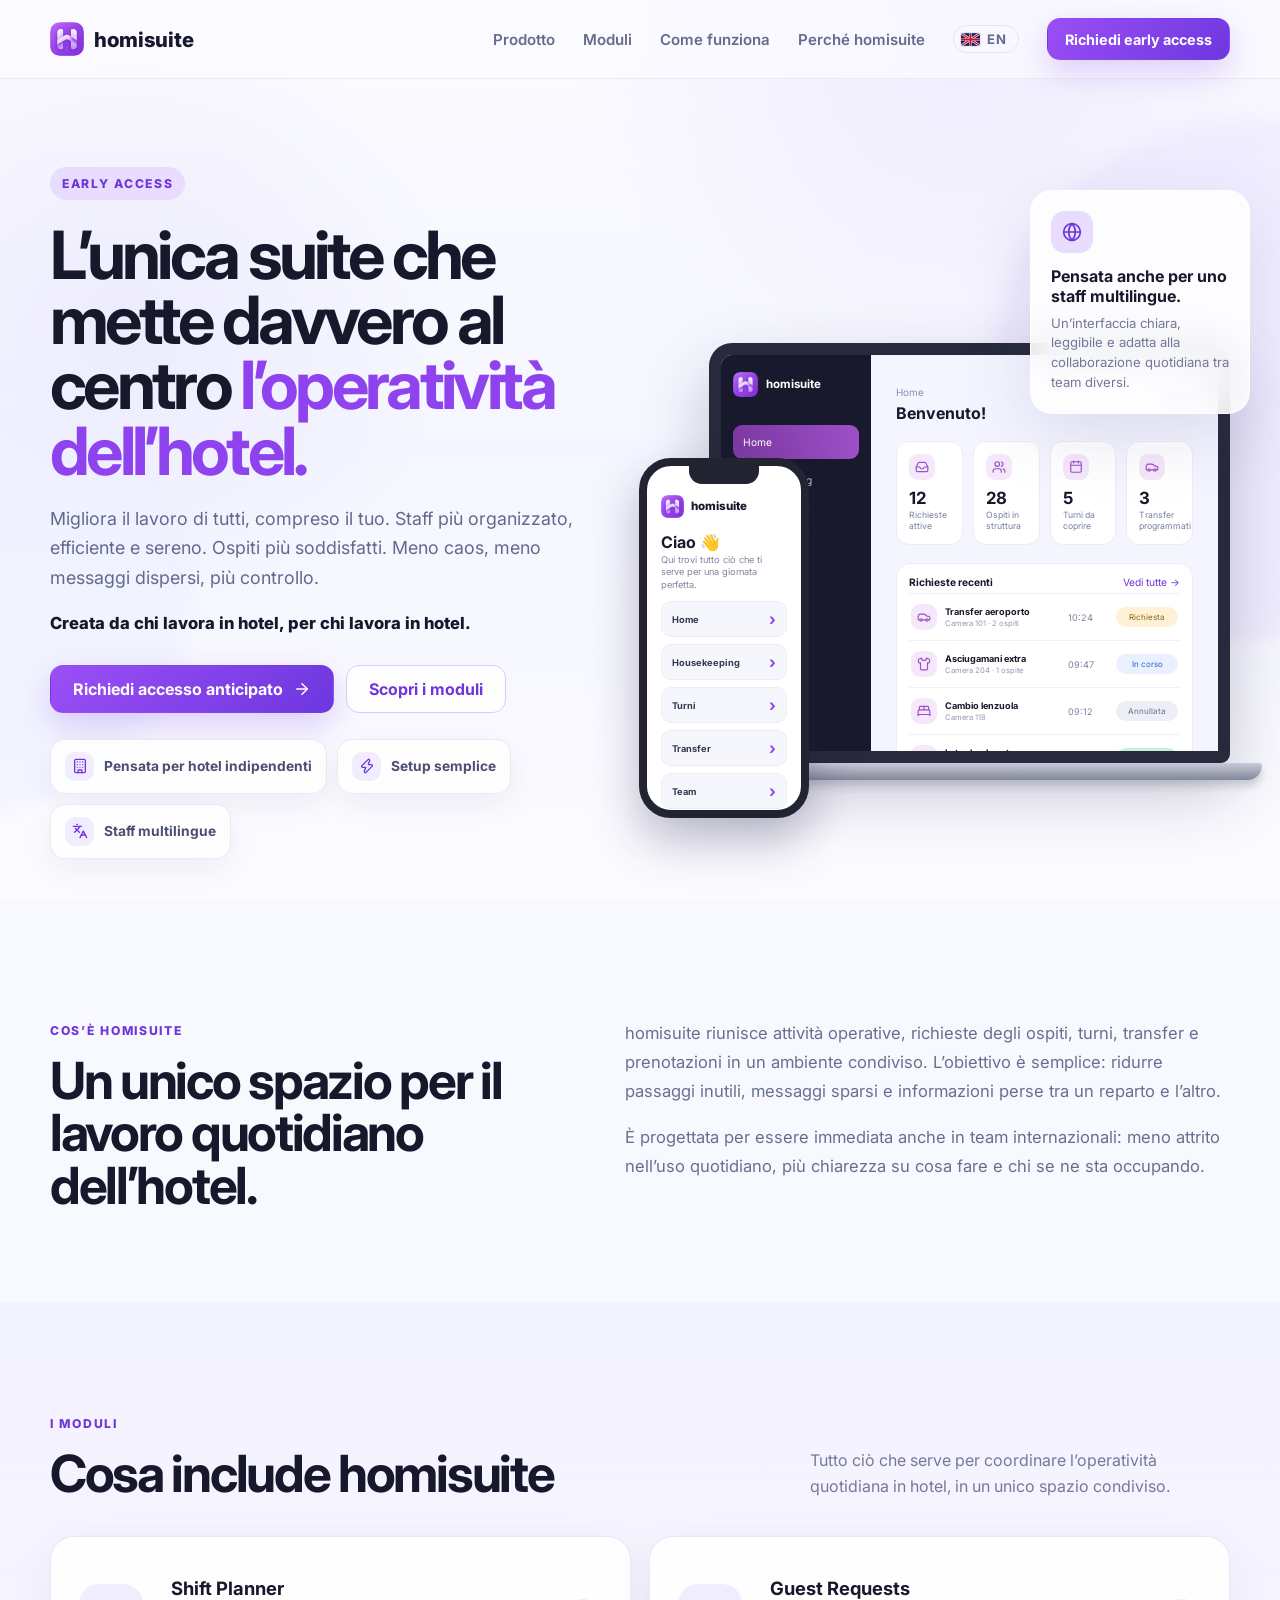
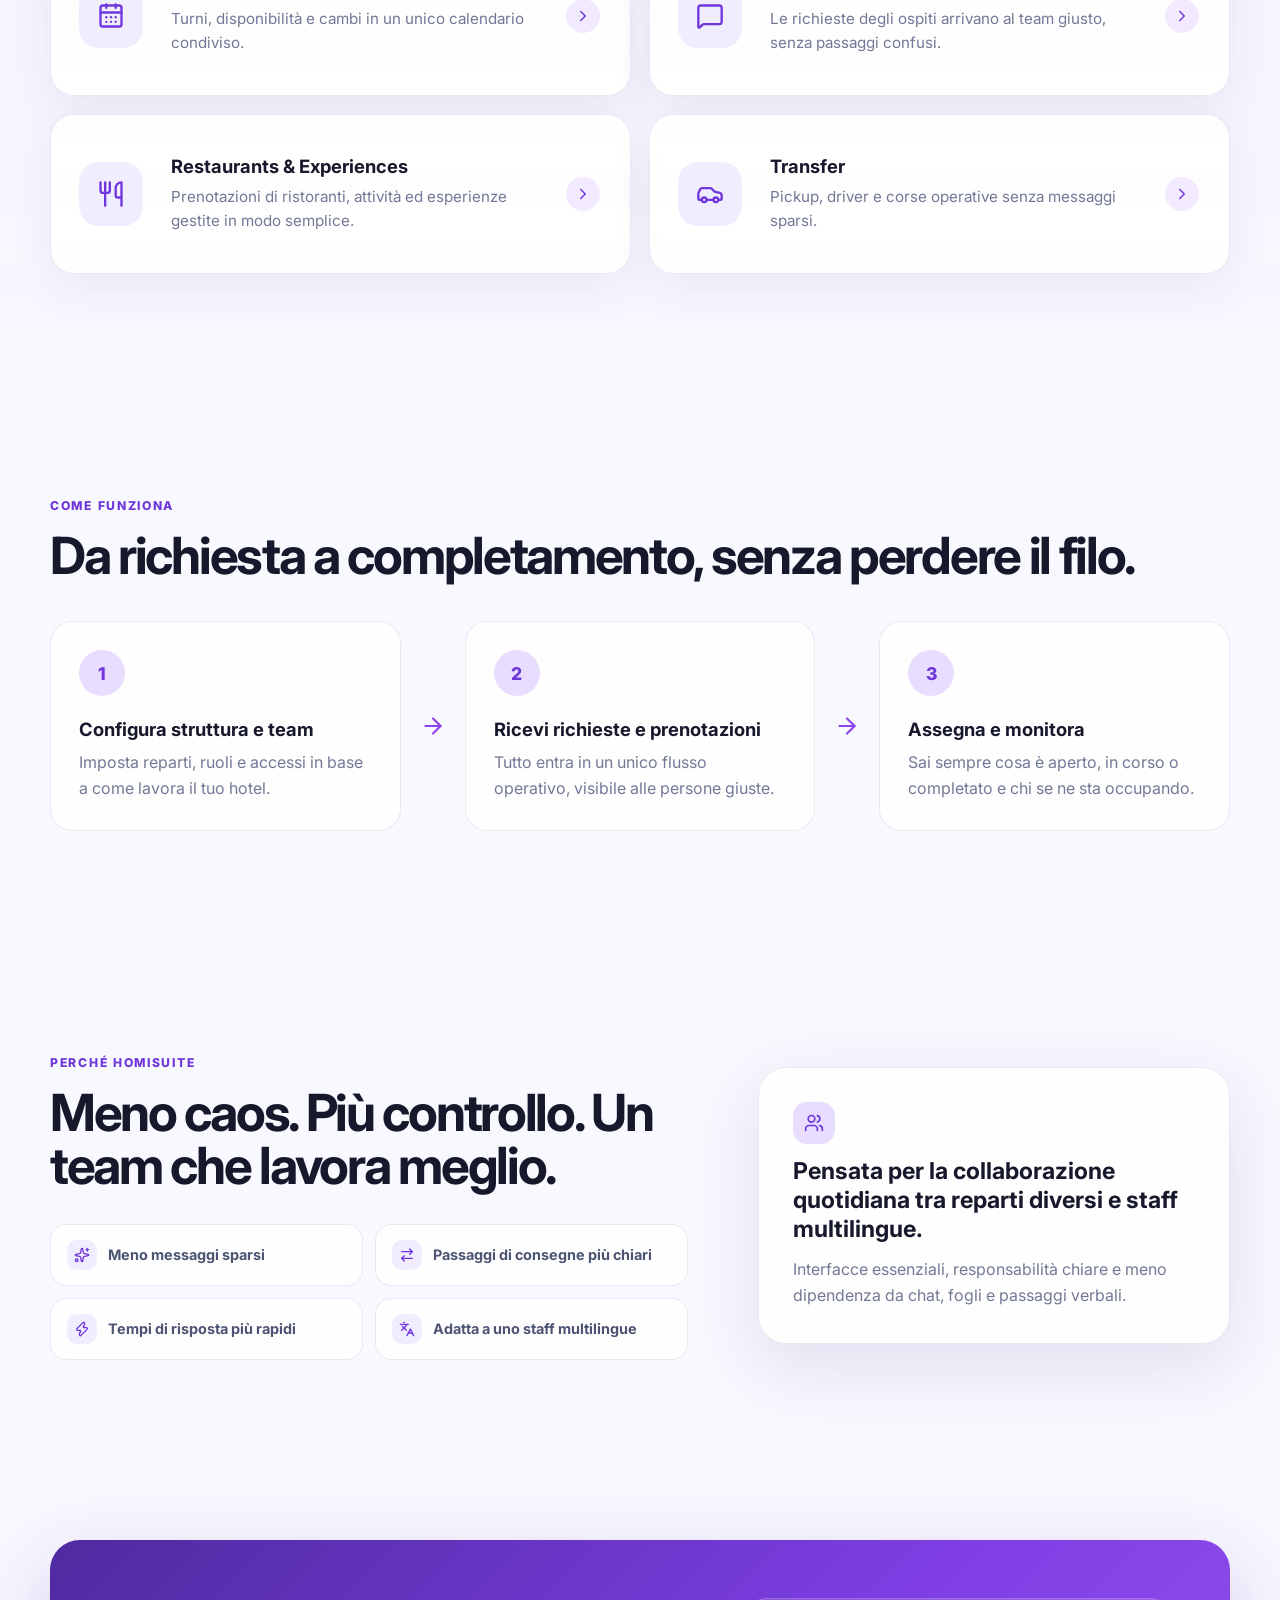
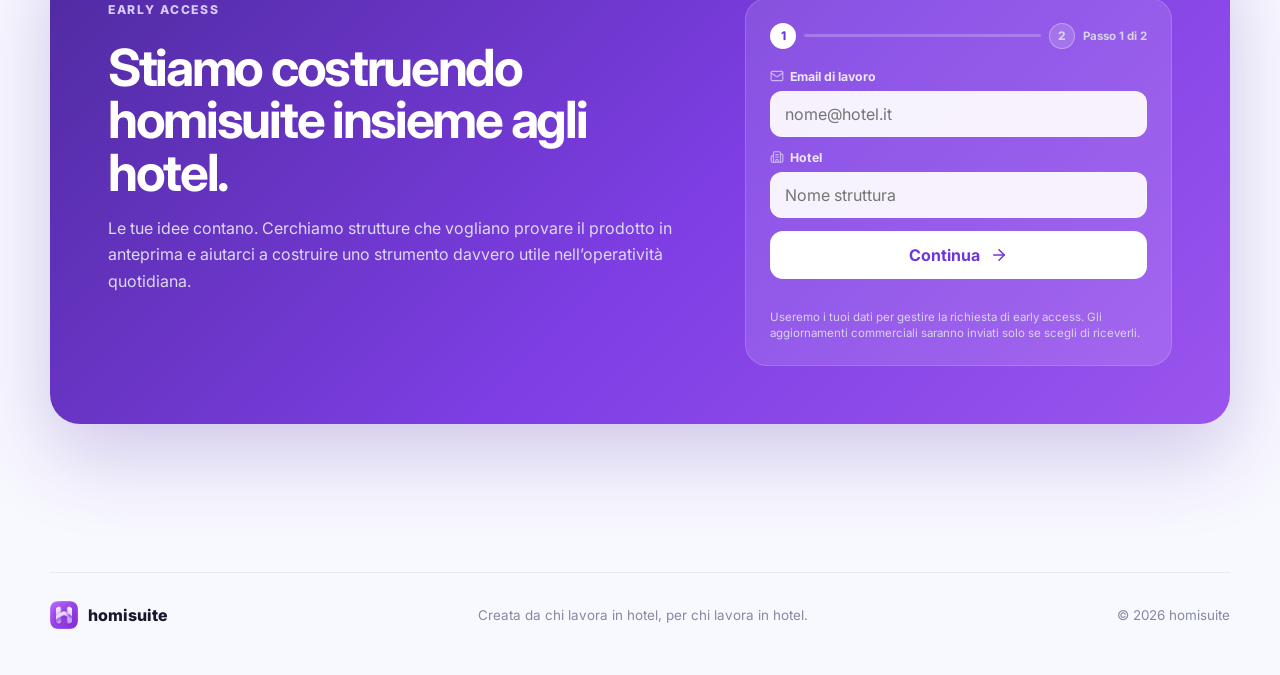
==== commit 0eade346: "Rimuove il bordo bianco dal logo e aggiunge vere flag icon al selettore lingua Il PNG del logo aveva" ====
--- a/index.html
+++ b/index.html
@@ -72,7 +72,16 @@
         <a href="#moduli">Moduli</a>
         <a href="#come-funziona">Come funziona</a>
         <a href="#perche">Perché homisuite</a>
-        <a class="lang-switch" href="/en/" hreflang="en" lang="en">EN</a>
+        <a class="lang-switch" href="/en/" hreflang="en" lang="en">
+          <svg class="flag-icon" viewBox="0 0 60 40" aria-hidden="true">
+            <rect width="60" height="40" fill="#012169"/>
+            <path d="M0,0 L60,40 M60,0 L0,40" stroke="#fff" stroke-width="8"/>
+            <path d="M0,0 L24,16 M60,0 L36,16 M0,40 L24,24 M60,40 L36,24" stroke="#C8102E" stroke-width="4"/>
+            <path d="M26,0 H34 V16 H60 V24 H34 V40 H26 V24 H0 V16 H26 Z" fill="#fff"/>
+            <path d="M27,0 H33 V17 H60 V23 H33 V40 H27 V23 H0 V17 H27 Z" fill="#C8102E"/>
+          </svg>
+          EN
+        </a>
       </nav>
 
       <a class="button button-small button-primary" href="#early-access">Richiedi early access</a>
--- a/styles.css
+++ b/styles.css
@@ -101,8 +101,9 @@
 .brand-icon { width: 34px; height: 34px; border-radius: 10px; }
 .nav-links { display: flex; align-items: center; gap: 28px; margin-left: auto; color: #656b8c; font-weight: 600; font-size: .94rem; }
 .nav-links a:hover { color: var(--purple-2); }
-.lang-switch { display: inline-flex; align-items: center; padding: 5px 12px; border: 1px solid var(--border); border-radius: 999px; font-weight: 700; font-size: .82rem; letter-spacing: .02em; }
+.lang-switch { display: inline-flex; align-items: center; gap: 7px; padding: 5px 12px 5px 7px; border: 1px solid var(--border); border-radius: 999px; font-weight: 700; font-size: .82rem; letter-spacing: .02em; }
 .lang-switch:hover { color: var(--purple-2); border-color: var(--purple-soft); }
+.flag-icon { display: block; width: 19px; height: 13px; border-radius: 3px; flex-shrink: 0; overflow: hidden; box-shadow: 0 0 0 1px rgba(0,0,0,.08); }
 .menu-toggle { display: none; position: relative; border: 0; background: transparent; color: var(--navy); padding: 6px; width: 36px; height: 36px; }
 .menu-toggle .icon { position: absolute; top: 50%; left: 50%; width: 24px; height: 24px; margin: -12px 0 0 -12px; transition: opacity .18s ease, transform .28s cubic-bezier(.34,1.56,.64,1); }
 .menu-toggle .icon-x { opacity: 0; transform: rotate(-90deg) scale(.5); }
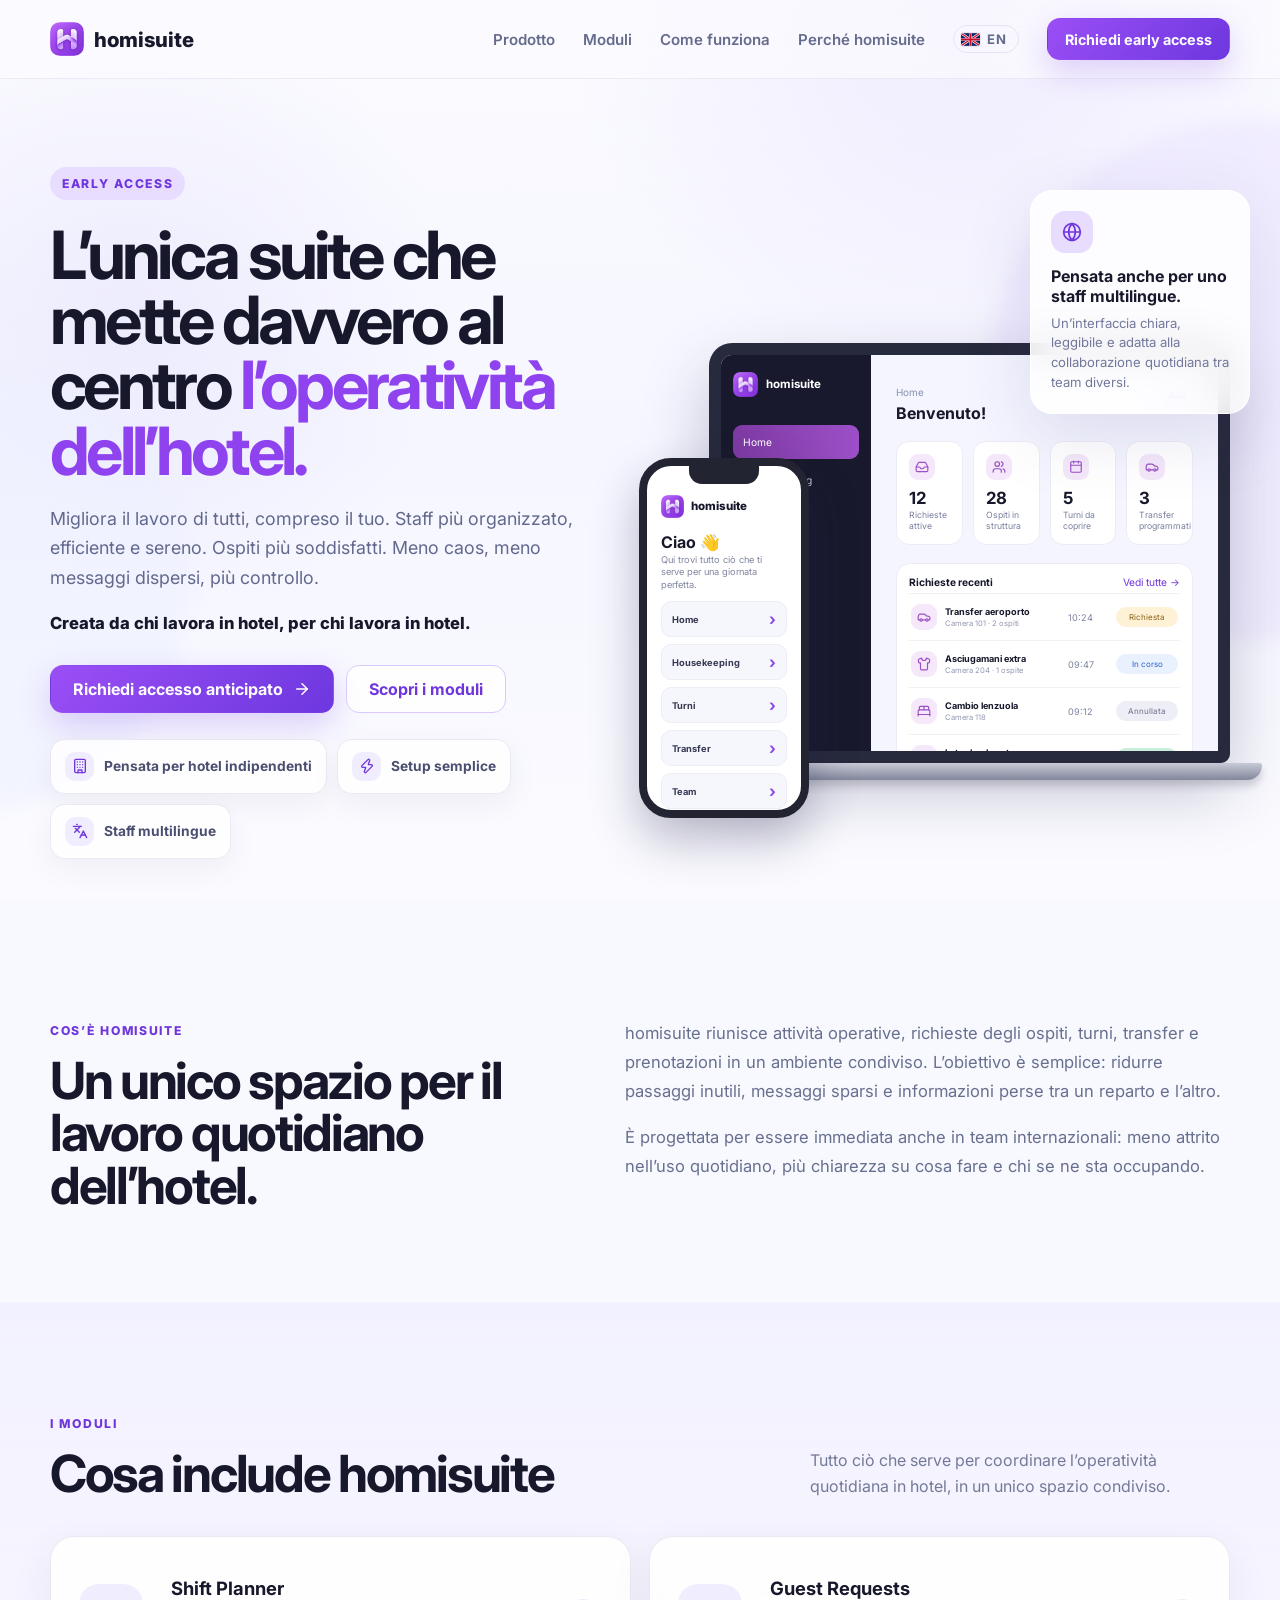
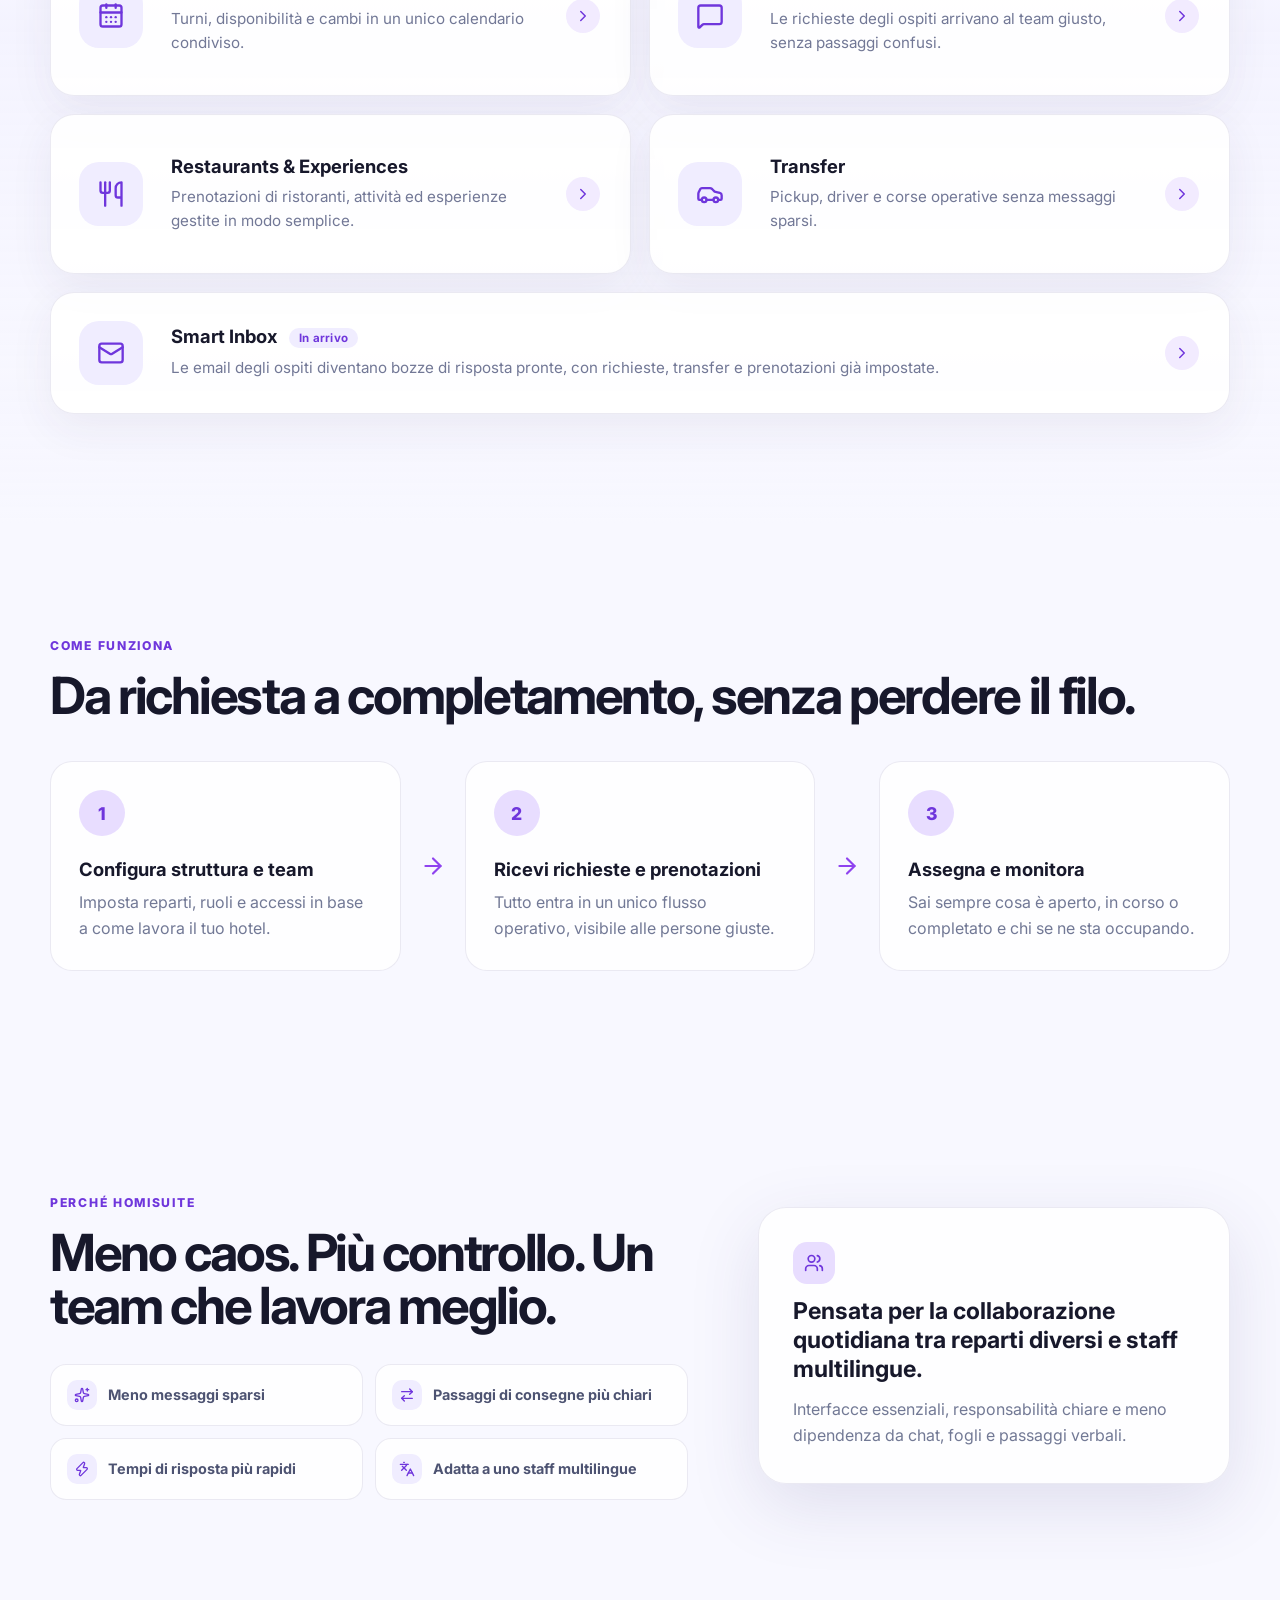
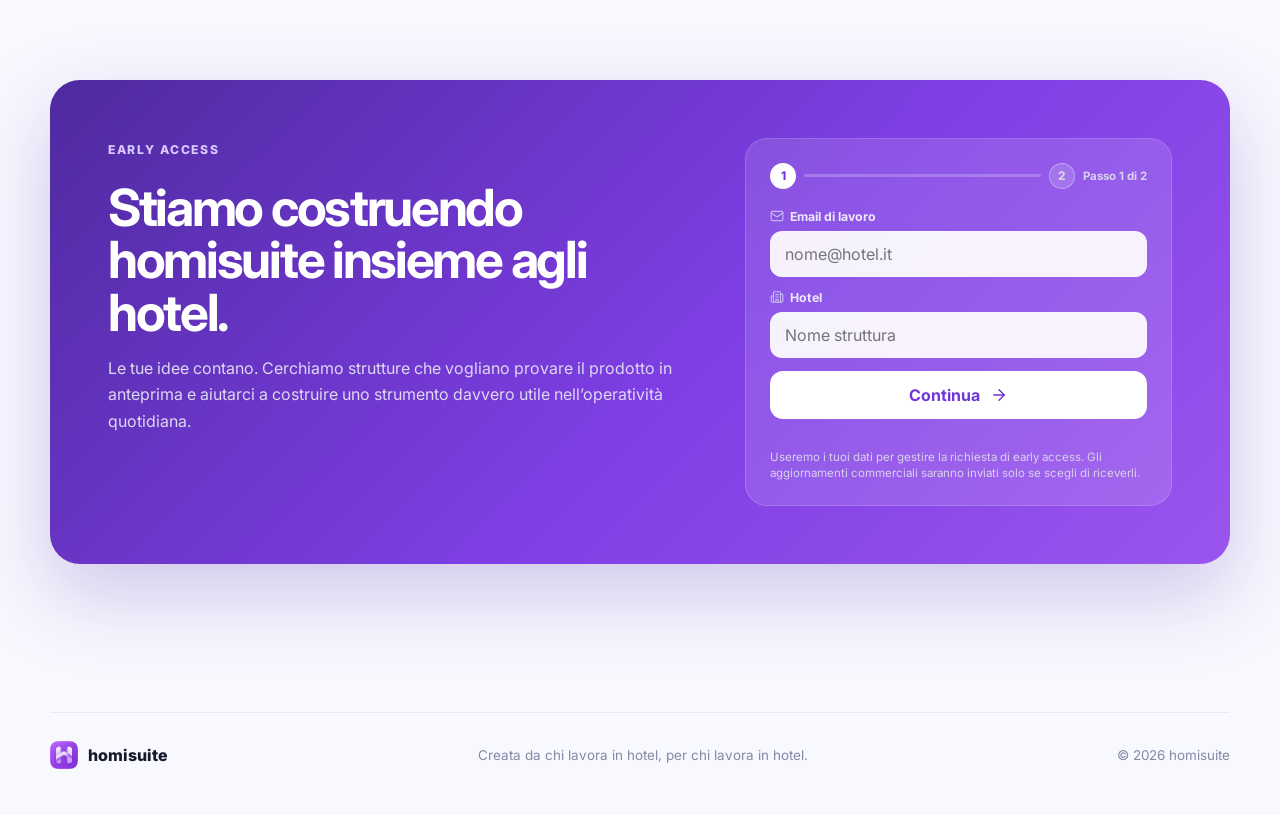
==== commit c4464359: "Aggiunge il modulo Smart Inbox (in arrivo) alla landing IT ed EN Nuova card a tutta larghezza sotto " ====
--- a/index.html
+++ b/index.html
@@ -220,6 +220,11 @@
           <article class="module-card reveal">
             <div class="module-icon"><svg class="icon icon-car" viewBox="0 0 24 24" fill="none" stroke="currentColor" stroke-width="2" stroke-linecap="round" stroke-linejoin="round" aria-hidden="true"><path d="M19 17h2c.6 0 1-.4 1-1v-3c0-.9-.7-1.7-1.5-1.9C18.7 10.6 16 10 16 10s-1.3-1.4-2.2-2.3c-.5-.4-1.1-.7-1.8-.7H5c-.6 0-1.1.4-1.4.9l-1.4 2.9A3.7 3.7 0 0 0 2 12v4c0 .6.4 1 1 1h2" /><circle cx="7" cy="17" r="2" /><path d="M9 17h6" /><circle cx="17" cy="17" r="2" /></svg></div>
             <div><h3>Transfer</h3><p>Pickup, driver e corse operative senza messaggi sparsi.</p></div>
+            <span class="card-arrow"><svg class="icon icon-chevron-right" viewBox="0 0 24 24" fill="none" stroke="currentColor" stroke-width="2" stroke-linecap="round" stroke-linejoin="round" aria-hidden="true"><path d="m9 18 6-6-6-6" /></svg></span>
+          </article>
+          <article class="module-card module-card--wide reveal">
+            <div class="module-icon"><svg class="icon icon-mail" viewBox="0 0 24 24" fill="none" stroke="currentColor" stroke-width="2" stroke-linecap="round" stroke-linejoin="round" aria-hidden="true"><rect width="20" height="16" x="2" y="4" rx="2" /><path d="m22 7-8.97 5.7a1.94 1.94 0 0 1-2.06 0L2 7" /></svg></div>
+            <div><h3>Smart Inbox <span class="module-badge">In arrivo</span></h3><p>Le email degli ospiti diventano bozze di risposta pronte, con richieste, transfer e prenotazioni già impostate.</p></div>
             <span class="card-arrow"><svg class="icon icon-chevron-right" viewBox="0 0 24 24" fill="none" stroke="currentColor" stroke-width="2" stroke-linecap="round" stroke-linejoin="round" aria-hidden="true"><path d="m9 18 6-6-6-6" /></svg></span>
           </article>
         </div>
--- a/styles.css
+++ b/styles.css
@@ -385,3 +385,7 @@
   h2 { font-size:2.3rem; }
   .cta-card h2 { font-size:2.25rem; }
 }
+
+/* Smart Inbox: modulo in arrivo, a tutta larghezza sotto la griglia 2×2 */
+.module-card--wide { grid-column: 1 / -1; min-height: 0; }
+.module-badge { display:inline-block; margin-left:8px; padding:3px 10px; border-radius:999px; background:var(--lavender); color:var(--purple-2); font-size:.72rem; font-weight:700; letter-spacing:.02em; vertical-align:middle; white-space:nowrap; }
